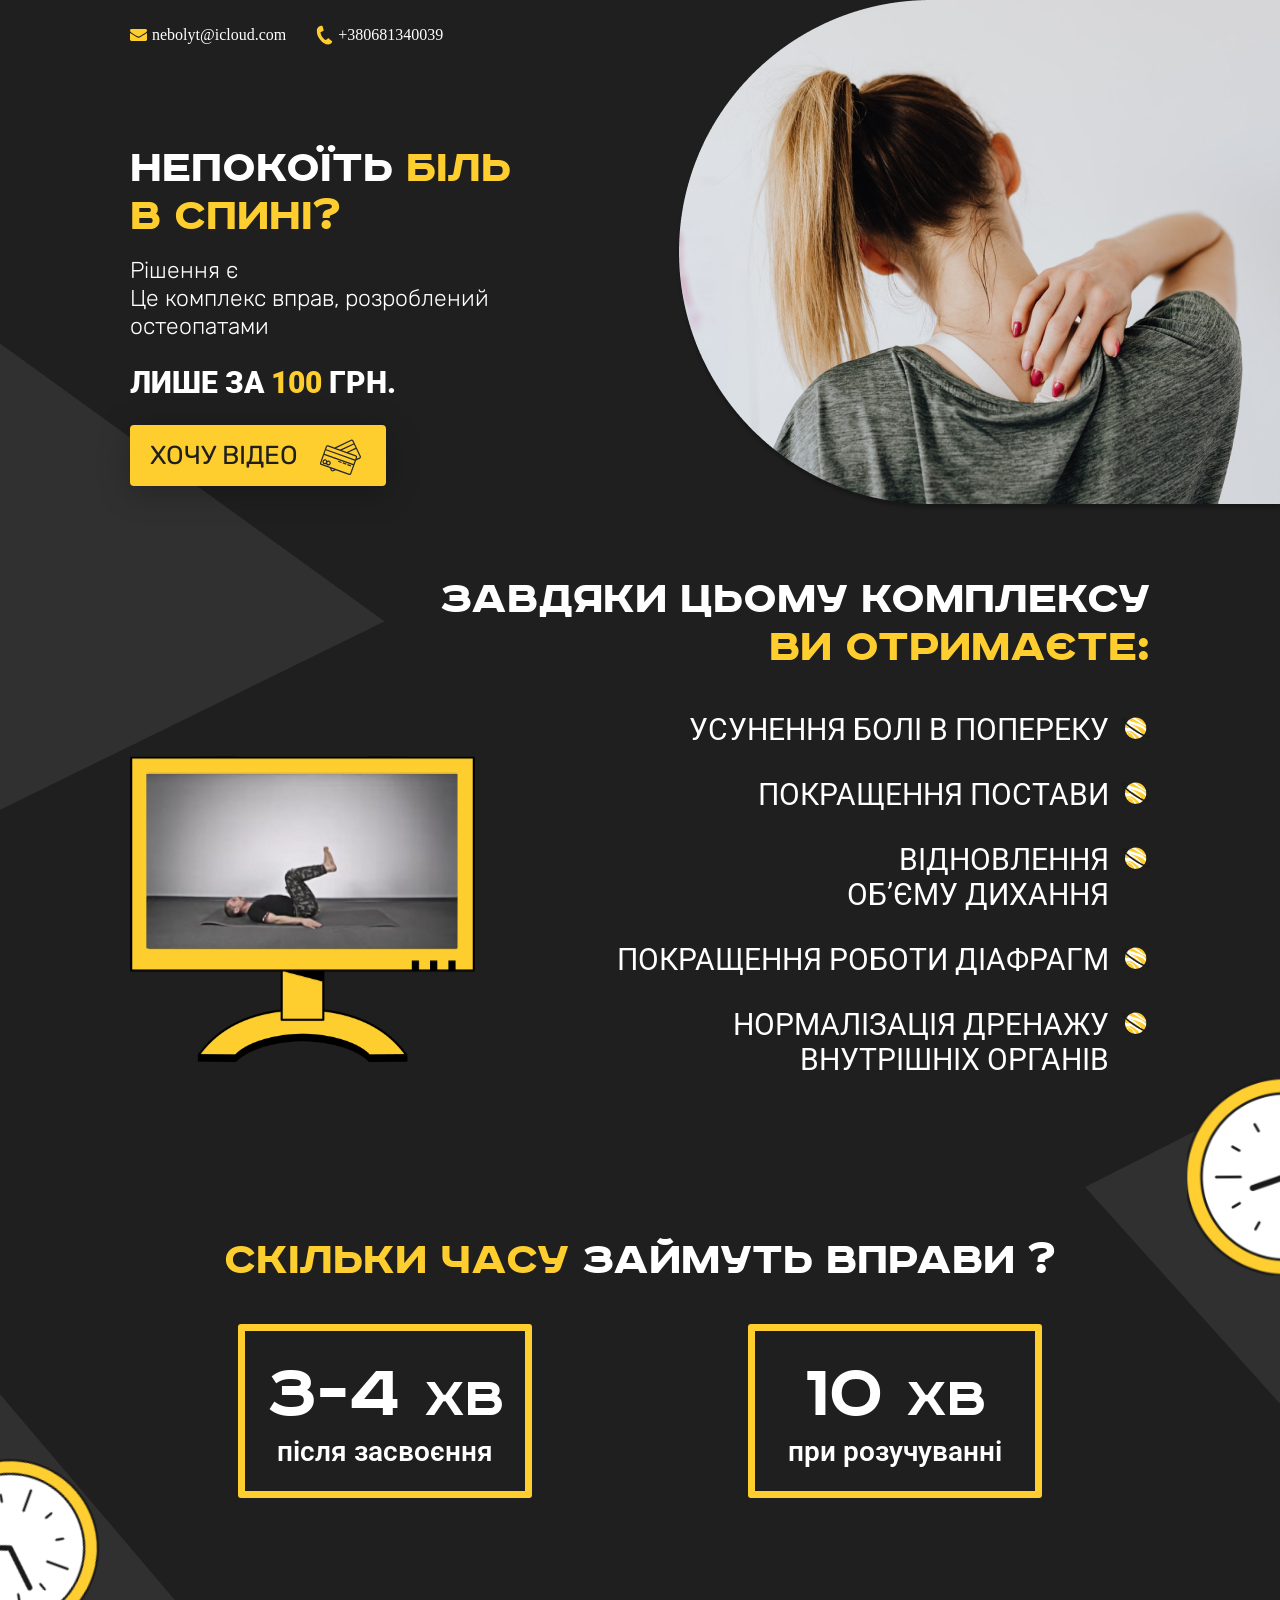
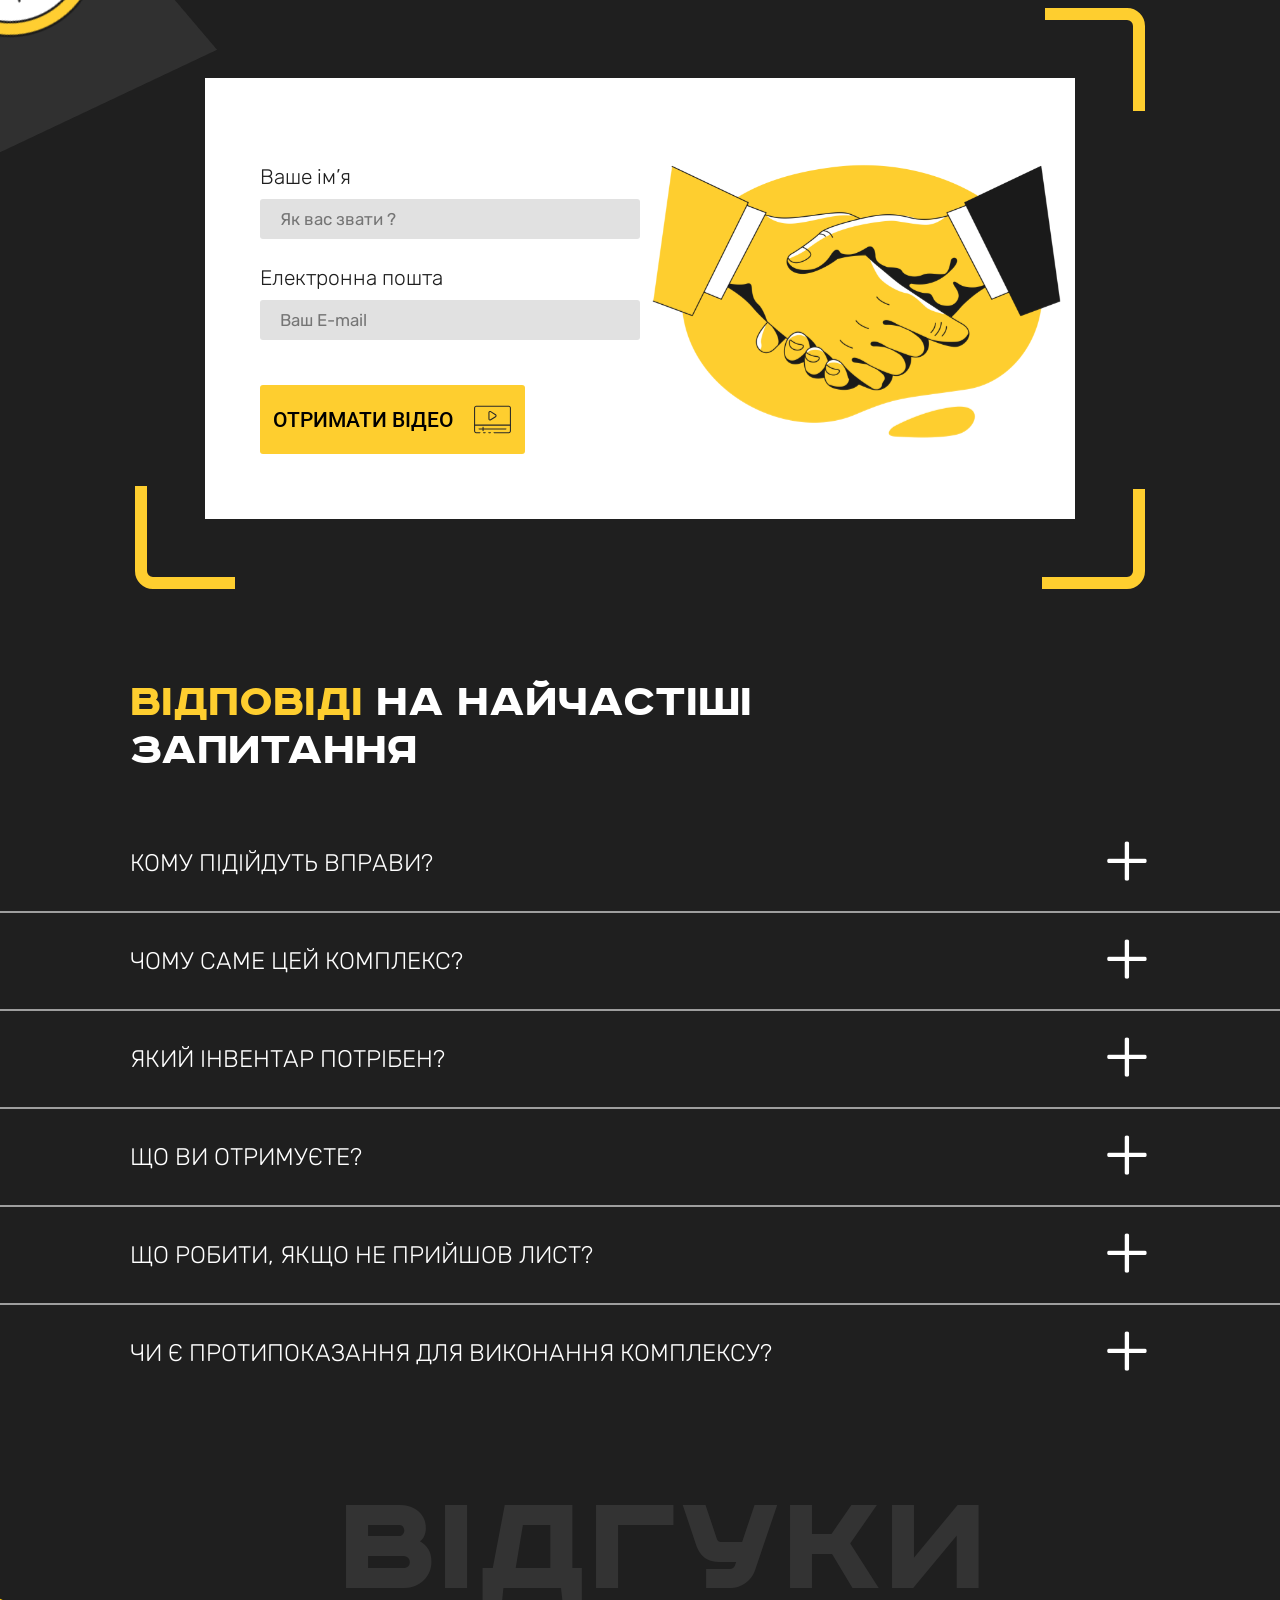
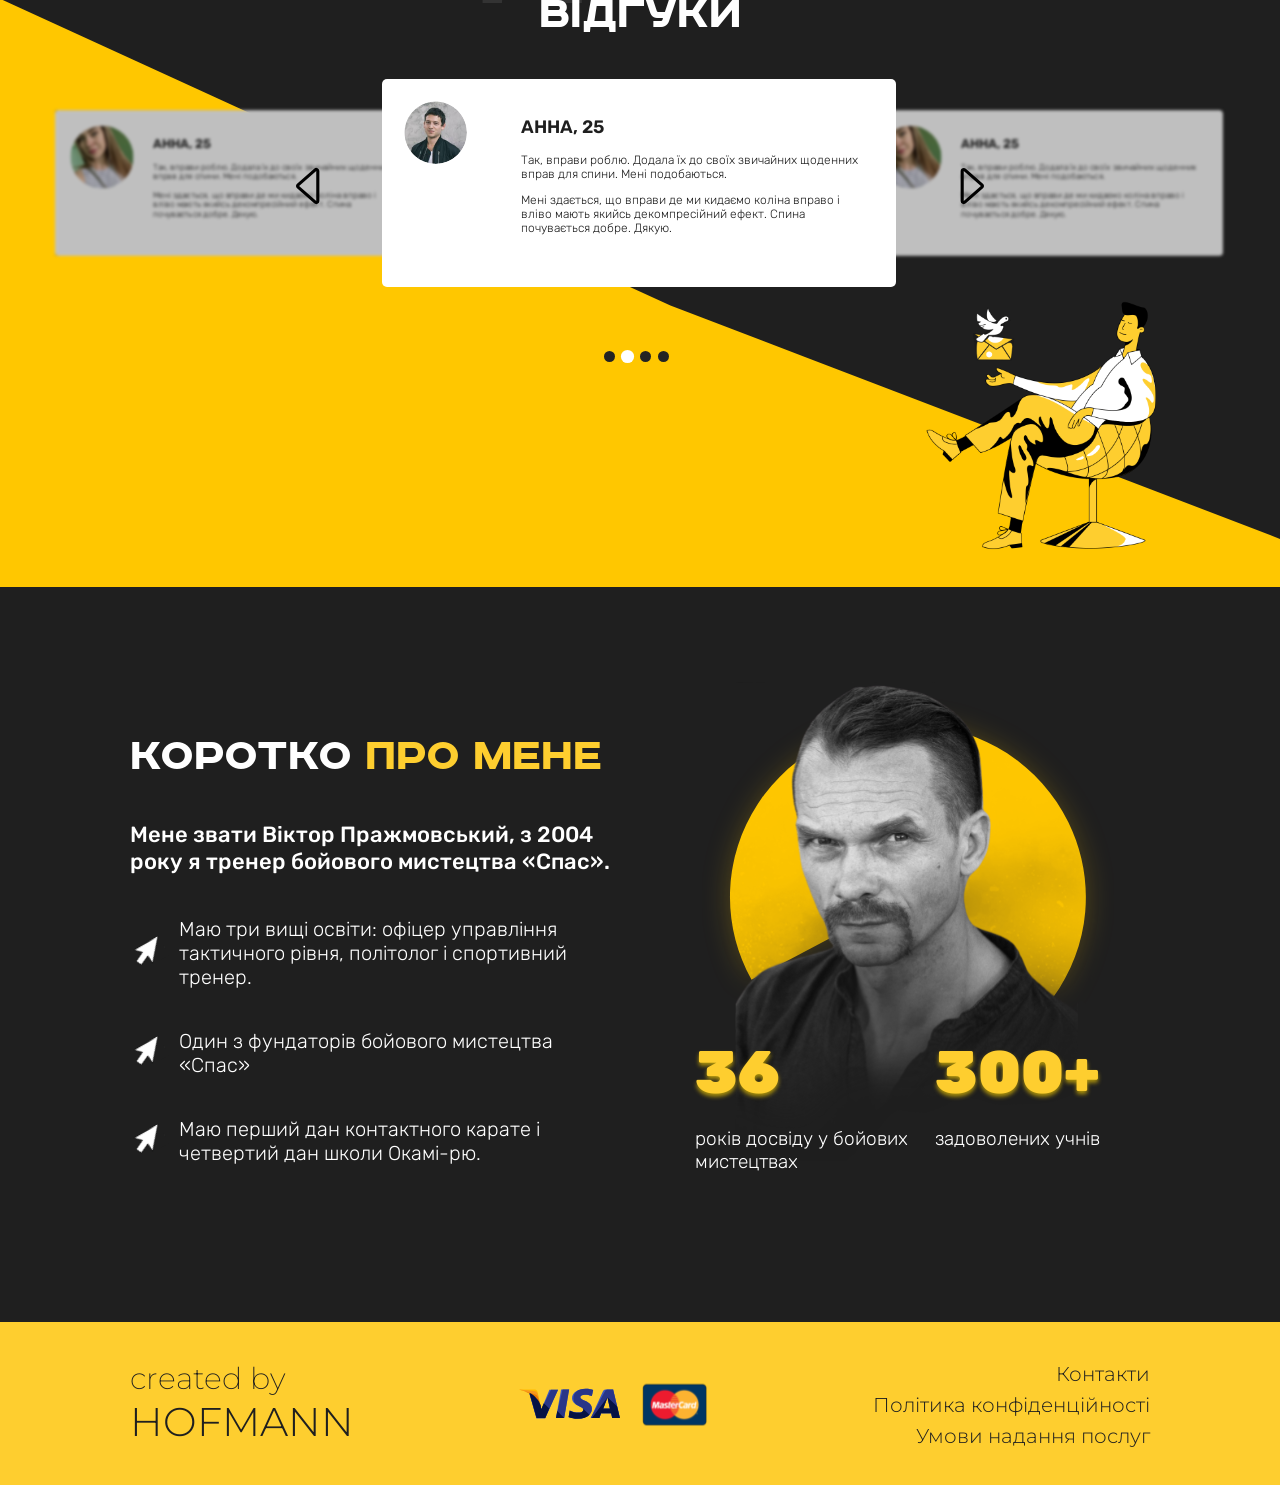
==== index.html @ ee0b5ef0 "a" ====
<!DOCTYPE html>
<html lang="en">
<head>
    <meta charset="UTF-8">
    <meta http-equiv="X-UA-Compatible" content="IE=edge">
    <meta name="viewport" content="width=device-width, initial-scale=1.0">
    <link rel="stylesheet" href="assets/css/style.css">
    <link rel="stylesheet" href="assets/css/media.css">
    <link rel="preconnect" href="https://fonts.gstatic.com">
    <link rel="preconnect" href="https://fonts.gstatic.com">
<link href="https://fonts.googleapis.com/css2?family=Montserrat:wght@200;300;400&display=swap" rel="stylesheet">
    <link href="https://fonts.googleapis.com/css2?family=Roboto:wght@400;500;700;900&family=Rubik:wght@300;400;600;700;800;900&display=swap" rel="stylesheet">
    <title>Программа для спины</title>
</head>
<body>
    <header>
       <div class="container">
        <nav>
            <ul>
                <li ><img src="assets/img/mail.svg" alt=""><a href="mailto:nebolyt@icloud.com">nebolyt@icloud.com</a></li>
                <li> <img src="assets/img/phone3.svg" alt=""><a href="tel:++380681340039">+380681340039</a></li>
            </ul>
        </nav>
    </div>
        <section class="header-info">
            <div class="container">
                <div class="wrapper">
                    <h1>Непокоїть <span class="text-yellow">біль в спині?</span></h1>
            <p>Рішення є<br>
                Це комплекс вправ, розроблений остеопатами
            </p>
            <h2>ЛИШЕ за <span class="text-yellow">100</span> грн.</h2>
            <a href="#main-form">
                <button>ХОЧУ ВІДЕО <img src="assets/img/credit.svg" alt=""></button>
            </a>
                </div>
            </div>
            <img id="triangle1" src="assets/img/triangle1.png" alt="">
        </section>
       
        <img class="header-img" src="assets/img/header-img.png" alt="">
    </header>
    <main>
        <section class="you-get">
            <div class="container">
                <h1>Завдяки цьому комплексу
                    <span class="text-yellow">ви отримаєте:</span></h1>
                <div class="wrapper">
                    <img src="assets/img/tv.svg" alt="">
                <div class="text-block">
                    <p>Усунення болі в попереку</p>
                    <p>Покращення постави</p>
                    <p>	Відновлення <br> об’єму дихання</p>
                    <p>Покращення  роботи діафрагм</p>
                    <p>Нормалізація дренажу <br> внутрішніх органів</p>
                </div>
                </div>
            </div>
        </section>
        <section class="exercise-time">
            <div class="container">
                <h1><span class="text-yellow">Скільки часу</span> займуть вправи ?</h1>
                <div class="wrapper">
                    <div class="text-block">
                        <h1>3-4 <span>хв</span></h1>
                        <p>після засвоєння</p>
                    </div>
                    <div class="text-block">
                        <h1>10 <span>хв</span></h1>
                        <p>при розучуванні</p>
                    </div>
                </div>
            </div>
            <div class="parallax-group1">
                <img id="clock1" src="assets/img/clock1.svg" alt="">
                <img id="triangle2" src="assets/img/triangle2.png" alt="">
            </div>
            <div class="parallax-group2">
                <img id="triangle3" src="assets/img/triangle3.png" alt="">
                <img id="clock2" src="assets/img/clock2.svg" alt="">
                
            </div>
        </section>
        <section  class="main-form">
            <div class="container">
               <div class="form-wrapper">
                <form id="main-form"  method="POST" action="https://www.liqpay.ua/api/3/checkout" accept-charset="utf-8">
                    <input type="hidden" name="data" value="InB1YmxpY19rZXkiOiJpNzMxMTI1MzcwMzAiLCJ2ZXJzaW9uIjoiMyIsImFjdGlvbiI6InBheSIsImFtb3VudCI6IjMiLCJjdXJyZW5jeSI6IlVBSCIsImRlc2NyaXB0aW9uIjoidGVzdCIsIm9yZGVyX2lkIjoiMDAwMDAxIn0="/>
<input type="hidden" name="signature" value="[base64]"/>
                    <div class="input-block">
                        <p>Ваше ім’я</p>
                        <input class="form-input" type="text" name="name" placeholder="Як вас звати ?">
                        <div class="error">* Це обов'язкове поле</div>
                    </div>
                    <div class="input-block">
                        <p>Електронна пошта</p>
                        <input class="form-input" type="email" name="email" placeholder="Ваш E-mail">
                        <div class="error">* Це обов'язкове поле</div>
                    </div>
                    <button type="submit">отримати відео <img src="assets/img/player.svg" alt=""></button>
                </form>
                <img id="left-btm-corner" src="assets/img/left-btm-corner.svg" alt="">
                <img id="right-btm-corner" src="assets/img/right-btm-corner.svg" alt="">
                <img id="right-top-corner" src="assets/img/right-top-corner.svg" alt="">
                <img class="form-img" src="assets/img/form-img.svg" alt="">
               </div>
            </div>
        </section>
        <section class="questions">
           
                <div class="container">
                    <h1><span class="text-yellow">Відповіді</span> на найчастіші <br> запитання</h1>
                </div>
                <div class="question">
                    <div class="container">
                        <div class="wrapper"><h3>Кому підійдуть вправи?</h3> <h1>+</h1></div>
                    <div class="answer">
                        <ul>
                            <li>Для тих, хто має сидячу роботу</li>
                            <li>Тим, хто багато часу проводить на ногах</li>
                            <li>Тим, чия робота пов’язана з фізичними навантаженнями</li>
                            <li>Будуть корисними навіть для спортсменів</li>
                        </ul>
                    </div>
                    </div>
                </div>
                <div class="question">
                    <div class="container">
                        <div class="wrapper"><h3>ЧОМУ САМЕ ЦЕЙ КОМПЛЕКС?</h3> <h1>+</h1></div>
                    <div class="answer">
                        
                            <p>У мене теж боліла спина. Доходило до того, що не міг нормально спати. Довелося звертатися до лікарів.
                                Один з них, остеопат, сказав приблизно наступне: ти можеш і далі тратити гроші на процедури, а можеш самостійно робити вправи і забути про болі в спині. 
                                Я обрав вправи. Чому? Бо він сам, маючи кілька міжхребцевих гриж, виконує їх щодня і почувається досить бадьоро. 
                                Ці вправи не є ліками. Але регулярне виконання створює оздоровчий ефект, що  усуває больові відчуття у попереку і дозволяє вільно дихати. 
                                З їх допомогою можна зняти напруження у поперековому та підвздошно-крижовому відділах. Також, напруження і хребцево-реберні блоки для відновлення об’єму дихання, роботи діафрагм та дренажу внутрішніх органів після тривалих статичних і динамічних навантажень.</p>
                        
                    </div>
                    </div>
                </div>
                <div class="question">
                    <div class="container">
                        <div class="wrapper"><h3>Який інвентар потрібен?</h3> <h1>+</h1></div>
                    <div class="answer">
                        <ul>
                            <li>М’яч для великого тенісу або пластикова пляшка з водою</li>
                                <li>Килимок для йоги, каремат, або не дуже товста ковдра</li>
                                <li>Вільна рівна поверхня</li>
                        </ul>                        
                    </div>
                    </div>
                </div>
                <div class="question">
                    <div class="container">
                        <div class="wrapper"><h3>ЩО ВИ ОТРИМУЄТЕ?</h3> <h1>+</h1></div>
                    <div class="answer">
                        <ul>
                                <li>Ви платите за доступ до відео на ютуб.</li>
                                <li>За кілька хвилин після оплати на вказану вами електронну пошту прийде лист з вкладеним у нього файлом формату pdf, у якому буде активне посилання на закрите відео у ютубі. Слідуєте інструкціям у листі і переходите за посиланням.</li>
                                <li>Якщо ви не знайдете листа у скриньці – перевірте спам</li>
                        </ul>                        
                    </div>
                    </div>
                </div>
                <div class="question">
                    <div class="container">
                        <div class="wrapper"><h3>ЩО РОБИТИ, ЯКЩО НЕ ПРИЙШОВ ЛИСТ?</h3> <h1>+</h1></div>
                    <div class="answer">
                        <p>Зверніться з проблемою за поштою <a href="mailto:nebolyt@icloud.com">nebolyt@icloud.com"</a></p>                       
                    </div>
                    </div>
                </div>
                <div class="question">
                    <div class="container">
                        <div class="wrapper"><h3>Чи є протипоказання для виконання комплексу?</h3> <h1>+</h1></div>
                    <div class="answer">
                        <p>Головним протипоказанням для виконання цих вправ є нещодавно перенесені хірургічні операції. В цьому випадку варто проконсультуватися з лікарем на предмет коли можна приступити до виконання вправ</a></p>                       
                    </div>
                    </div>
                </div>
                
        </section>
        <section class="comments">
            <div class="container">
                <div class="h1-wrapper">
                  
                    <h2>ВІДГУКИ</h2>
                    <h1>ВІДГУКИ</h1>
                  
            </div>
            </div>
            <div class="nav-btns">
                <div id="prev" class="prev">
                    <svg xmlns="http://www.w3.org/2000/svg" width="50" height="50" fill="currentColor" class="bi bi-caret-left" viewBox="0 0 16 16">
                        <path d="M10 12.796V3.204L4.519 8 10 12.796zm-.659.753l-5.48-4.796a1 1 0 0 1 0-1.506l5.48-4.796A1 1 0 0 1 11 3.204v9.592a1 1 0 0 1-1.659.753z"/>
                      </svg>
                </div>
                <div id="next" class="next">
                    <svg xmlns="http://www.w3.org/2000/svg" width="50" height="50" fill="currentColor" class="bi bi-caret-right" viewBox="0 0 16 16">
                        <path d="M6 12.796V3.204L11.481 8 6 12.796zm.659.753l5.48-4.796a1 1 0 0 0 0-1.506L6.66 2.451C6.011 1.885 5 2.345 5 3.204v9.592a1 1 0 0 0 1.659.753z"/>
                      </svg>
                </div>
            </div>
            <div class="comments-slider" data-pos="0">
                    <div class="comment">
                        <img src="assets/img/user1.png" alt="">
                        <div class="text-block">
                            <h2>Анна, 25</h2>
                            <p>
                                Так, вправи роблю. Додала їх до своїх звичайних щоденних вправ для спини. Мені подобаються. 
                            </p>
                            <p>Мені здається, що вправи де ми кидаємо коліна вправо і вліво мають якийсь декомпресійний ефект. Спина почувається добре. 
                                Дякую. </p>
                        </div>
                        <div class="over-wrapper"></div>
                    </div>
                    <div class="comment active">
                        <img src="assets/img/user2.png" alt="">
                        <div class="text-block">
                            <h2>Анна, 25</h2>
                            <p>
                                Так, вправи роблю. Додала їх до своїх звичайних щоденних вправ для спини. Мені подобаються. 
                            </p>
                            <p>Мені здається, що вправи де ми кидаємо коліна вправо і вліво мають якийсь декомпресійний ефект. Спина почувається добре. 
                                Дякую. </p>
                        </div>
                        <div class="over-wrapper"></div>
                    </div>
                    <div class="comment">
                        <img src="assets/img/user1.png" alt="">
                        <div class="text-block">
                            <h2>Анна, 25</h2>
                            <p>
                                Так, вправи роблю. Додала їх до своїх звичайних щоденних вправ для спини. Мені подобаються. 
                            </p>
                            <p>Мені здається, що вправи де ми кидаємо коліна вправо і вліво мають якийсь декомпресійний ефект. Спина почувається добре. 
                                Дякую. </p>
                        </div>
                        <div class="over-wrapper"></div>
                    </div>
                    <div class="comment">
                        <img src="assets/img/user2.png" alt="">
                        <div class="text-block">
                            <h2>Анна, 25</h2>
                            <p>
                                Так, вправи роблю. Додала їх до своїх звичайних щоденних вправ для спини. Мені подобаються. 
                            </p>
                            <p>Мені здається, що вправи де ми кидаємо коліна вправо і вліво мають якийсь декомпресійний ефект. Спина почувається добре. 
                                Дякую. </p>
                        </div>
                        <div class="over-wrapper"></div>
                    </div>
                    
            </div>
           <div class="dots">
               
           </div>
                
                
                <img class="comment-back" src="assets/img/comment-back.svg" alt="">
        
        </section>
        <section class="about">
            <div class="container">
               <div class="info">
                <h1>КОРОТКО <span class="text-yellow">ПРО МЕНЕ</span></h1>
                <h3>Мене звати Віктор Пражмовський, з 2004 року я тренер бойового мистецтва «Спас».</h3>

                <div class="text-block">
                   <img src="assets/img/cursor.svg" alt=""> <p>Маю три вищі освіти: офіцер управління тактичного рівня, політолог і спортивний тренер. </p>
                </div>
                <div class="text-block">
                    <img src="assets/img/cursor.svg" alt=""> <p>Один з фундаторів бойового мистецтва «Спас»</p>
                </div>
                <div class="text-block">
                    <img src="assets/img/cursor.svg" alt=""> <p>Маю перший дан контактного карате і четвертий дан школи Окамі-рю.</p>
                </div>
            </div>
                <div class="img-block">
                    <img class="owner" src="assets/img/owner.svg" alt="">
                    <div class="numbers">
                        <div class="num-block">
                            <h1>36</h1>
                            <p>років досвіду
                                у бойових мистецтвах </p>
                        </div>
                        <div class="num-block">
                            <h1>300+</h1>
                            <p>задоволених учнів </p>
                        </div>
                    </div>
                </div>
               
            </div>
        </section>
    </main>
    <footer>
        <div class="container">
            <div class="created-by">
                <p>created by </p>
                <h1>HOFMANN</h1>
            </div>
            <img src="assets/img/cards.svg" alt="">
            <div class="footer-nav">
                    <a href="#">Контакти</a>
                    <a href="#">Політика конфіденційності</a>
                    <a href="#">Умови надання послуг</a>
            </div>
        </div>
    </footer>
    <script
  src="https://code.jquery.com/jquery-3.5.1.min.js"
  integrity="sha256-9/aliU8dGd2tb6OSsuzixeV4y/faTqgFtohetphbbj0="
  crossorigin="anonymous"></script>
    <script src="assets/js/main.js"></script>
</body>
</html>
---- assets/css/style.css ----
@font-face {
  font-family: "RoadRadio";
  src: url("../fonts/RoadRadio/RoadRadio-Thin.ttf") format("truetype");
  font-style: normal;
  font-weight: 300;
}

@font-face {
  font-family: "RoadRadio";
  src: url("../fonts/RoadRadio/RoadRadio-Black.ttf") format("truetype");
  font-style: normal;
  font-weight: 900;
}

@font-face {
  font-family: "RoadRadio";
  src: url("../fonts/RoadRadio/RoadRadio-Bold.ttf") format("truetype");
  font-style: normal;
  font-weight: 700;
}

@font-face {
  font-family: "RoadRadio";
  src: url("../fonts/RoadRadio/RoadRadio.ttf") format("truetype");
  font-style: normal;
  font-weight: 400;
}

h1 {
  font-family: "RoadRadio";
  font-weight: 900;
  text-transform: uppercase;
  font-size: 48px;
}

h2 {
  font-family: "Roboto", sans-serif;
  font-size: 30px;
  font-weight: 900;
  text-transform: uppercase;
}

body {
  background-color: #1F1F1F;
  margin: 0;
  color: white;
}

ul {
  margin: 0;
  padding: 0;
}

ul li {
  list-style: none;
}

button {
  border: none;
  cursor: pointer;
  -webkit-transition: all 0.3s ease;
  transition: all 0.3s ease;
}

a {
  text-decoration: none;
  color: white;
}

.text-yellow {
  color: #FECE2F;
}

.header-img {
  position: absolute;
  top: 0;
  right: 0;
}

.container {
  max-width: 1020px;
  width: 80%;
  margin: auto;
}

header {
  margin-top: 25px;
}

header nav ul {
  display: -webkit-box;
  display: -ms-flexbox;
  display: flex;
  -webkit-box-align: center;
      -ms-flex-align: center;
          align-items: center;
}

header nav ul li {
  display: -webkit-box;
  display: -ms-flexbox;
  display: flex;
  -webkit-box-align: center;
      -ms-flex-align: center;
          align-items: center;
  margin-right: 30px;
}

header nav ul li img {
  margin-right: 5px;
}

header .header-info h1 {
  margin-bottom: 0px;
}

header .header-info .container .wrapper {
  margin-top: 100px;
  width: 405px;
  position: relative;
}

header .header-info p {
  font-family: "Rubik", sans-serif;
  font-size: 23px;
  font-weight: 300;
  margin: 15px 0;
}

header .header-info button {
  background-color: #FECE2F;
  color: #1F1F1F;
  text-transform: uppercase;
  font-size: 26px;
  font-family: "Rubik", sans-serif;
  display: -webkit-box;
  display: -ms-flexbox;
  display: flex;
  -webkit-box-align: center;
      -ms-flex-align: center;
          align-items: center;
  padding: 7px 20px;
  -webkit-box-shadow: 0px 5.87554px 32.3155px rgba(0, 0, 0, 0.25);
          box-shadow: 0px 5.87554px 32.3155px rgba(0, 0, 0, 0.25);
  border-radius: 4px;
}

header .header-info button img {
  margin-left: 20px;
}

header .header-info button:hover {
  background-color: #fac000;
}

header .header-info #triangle1 {
  position: absolute;
  left: 0;
  top: 300px;
  z-index: -1;
}

.you-get {
  margin-top: 90px;
}

.you-get h1 {
  width: 715px;
  text-align: end;
  margin-left: auto;
}

.you-get .wrapper {
  display: -webkit-box;
  display: -ms-flexbox;
  display: flex;
  -webkit-box-pack: justify;
      -ms-flex-pack: justify;
          justify-content: space-between;
}

.you-get .wrapper p {
  display: -webkit-box;
  display: -ms-flexbox;
  display: flex;
  -webkit-box-pack: end;
      -ms-flex-pack: end;
          justify-content: flex-end;
  text-align: end;
  font-family: "Roboto", sans-serif;
  font-size: 30px;
  text-transform: uppercase;
}

.you-get .wrapper p::after {
  margin-left: 13px;
  content: url("../img/planet.png");
}

.you-get .wrapper p:first-child {
  margin-top: 0px;
}

.exercise-time {
  position: relative;
  margin-top: 130px;
}

.exercise-time h1 {
  text-align: center;
}

.exercise-time .wrapper {
  display: -webkit-box;
  display: -ms-flexbox;
  display: flex;
  -ms-flex-pack: distribute;
      justify-content: space-around;
}

.exercise-time .wrapper .text-block {
  display: -webkit-box;
  display: -ms-flexbox;
  display: flex;
  -webkit-box-orient: vertical;
  -webkit-box-direction: normal;
      -ms-flex-direction: column;
          flex-direction: column;
  -webkit-box-align: center;
      -ms-flex-align: center;
          align-items: center;
  -webkit-box-pack: center;
      -ms-flex-pack: center;
          justify-content: center;
  text-align: center;
  width: 280px;
  height: 160px;
  border: 7px solid #FECE2F;
  border-radius: 3px;
  font-family: "Roboto", sans-serif;
}

.exercise-time .wrapper .text-block h1 {
  margin: 0;
  font-weight: 700;
  font-size: 80px;
}

.exercise-time .wrapper .text-block h1 span {
  font-size: 60px;
}

.exercise-time .wrapper .text-block p {
  margin: 0;
  font-weight: 600;
  font-size: 28px;
}

.exercise-time .parallax-group1 {
  width: -webkit-max-content;
  width: -moz-max-content;
  width: max-content;
  position: absolute;
  right: 0;
  top: -300px;
}

.exercise-time .parallax-group1 #clock1 {
  position: absolute;
  right: 0;
  top: 140px;
}

.exercise-time .parallax-group2 {
  width: -webkit-max-content;
  width: -moz-max-content;
  width: max-content;
  position: absolute;
  left: 0;
  bottom: -400px;
}

.exercise-time .parallax-group2 #clock2 {
  position: absolute;
  left: 0;
  top: 40px;
}

.main-form {
  margin-top: 180px;
}

.main-form .form-wrapper {
  position: relative;
  margin: auto;
  width: 760px;
  background-color: white;
  color: #1F1F1F;
  display: -webkit-box;
  display: -ms-flexbox;
  display: flex;
  -webkit-box-align: center;
      -ms-flex-align: center;
          align-items: center;
  padding: 65px 55px;
}

.main-form .form-wrapper form {
  -webkit-box-align: start;
      -ms-flex-align: start;
          align-items: flex-start;
  display: -webkit-box;
  display: -ms-flexbox;
  display: flex;
  -webkit-box-orient: vertical;
  -webkit-box-direction: normal;
      -ms-flex-direction: column;
          flex-direction: column;
}

.main-form .form-wrapper form p {
  margin-bottom: 10px;
  font-size: 21px;
  font-weight: 300;
  font-family: "Rubik", sans-serif;
}

.main-form .form-wrapper form input {
  width: 340px;
  background: #E1E1E1;
  border-radius: 3px;
  font-size: 17px;
  font-family: "Rubik", sans-serif;
  padding: 10px 20px;
  border: none;
}

.main-form .form-wrapper form button {
  margin-top: 40px;
  font-weight: 500;
  font-size: 21px;
  font-family: "Roboto", sans-serif;
  text-transform: uppercase;
  border-radius: 3px;
  padding: 15px 13px;
  -webkit-box-pack: center;
      -ms-flex-pack: center;
          justify-content: center;
  display: -webkit-box;
  display: -ms-flexbox;
  display: flex;
  -webkit-box-align: center;
      -ms-flex-align: center;
          align-items: center;
  background-color: #FECE2F;
}

.main-form .form-wrapper form button img {
  margin-left: 20px;
}

.main-form .form-wrapper form button:hover {
  background-color: #fac000;
}

.main-form .form-wrapper #left-btm-corner {
  position: absolute;
  left: -70px;
  bottom: -70px;
}

.main-form .form-wrapper #right-btm-corner {
  position: absolute;
  right: -70px;
  bottom: -70px;
}

.main-form .form-wrapper #right-top-corner {
  position: absolute;
  right: -70px;
  top: -70px;
}

.questions {
  margin-top: 160px;
}

.questions h1 {
  text-align: start;
}

.questions .question {
  border-bottom: 2px solid rgba(255, 255, 255, 0.57);
}

.questions .question .wrapper {
  cursor: pointer;
  display: -webkit-box;
  display: -ms-flexbox;
  display: flex;
  -webkit-box-pack: justify;
      -ms-flex-pack: justify;
          justify-content: space-between;
  -webkit-box-align: center;
      -ms-flex-align: center;
          align-items: center;
}

.questions .question .wrapper h3 {
  text-transform: uppercase;
  font-size: 24px;
  font-family: "Rubik", sans-serif;
  font-weight: 300;
  margin: 0;
}

.questions .question .wrapper h1 {
  margin-top: 0px;
  margin-bottom: 10px;
  font-family: "Rubik", sans-serif;
  font-weight: 300;
  font-size: 73px;
}

.questions .question .answer {
  -webkit-transition: all 0.3s ease;
  transition: all 0.3s ease;
  overflow-y: hidden;
}

.questions .question .answer p, .questions .question .answer li {
  font-family: "Rubik", sans-serif;
  font-size: 18px;
  font-weight: 300;
}

.questions .question .answer li {
  margin-bottom: 10px;
  margin-left: 20px;
  display: -webkit-box;
  display: -ms-flexbox;
  display: flex;
  -webkit-box-align: center;
      -ms-flex-align: center;
          align-items: center;
  position: relative;
}

.questions .question .answer li::before {
  position: absolute;
  left: -20px;
  content: "";
  width: 10px;
  height: 10px;
  border-radius: 50%;
  background-color: white;
}

.questions .question .answer p, .questions .question .answer ul {
  width: 80%;
  margin-bottom: 20px;
}

.questions .question:last-child {
  border-bottom: none;
}

main {
  overflow: hidden;
}

.comments {
  position: relative;
  margin-top: 150px;
}

.comments .nav-btns {
  width: 100%;
  top: 200px;
  position: absolute;
  -webkit-box-pack: justify;
      -ms-flex-pack: justify;
          justify-content: space-between;
  display: -webkit-box;
  display: -ms-flexbox;
  display: flex;
}

.comments .nav-btns .prev, .comments .nav-btns .next {
  padding: 10px 20px;
  color: black;
  cursor: pointer;
  z-index: 100;
}

.comments .nav-btns .prev {
  margin-left: calc((100vw - 750px)/2);
}

.comments .nav-btns .next {
  margin-right: calc((100vw - 750px)/2);
}

.comments .container {
  display: -webkit-box;
  display: -ms-flexbox;
  display: flex;
  -webkit-box-orient: vertical;
  -webkit-box-direction: normal;
      -ms-flex-direction: column;
          flex-direction: column;
  -webkit-box-align: center;
      -ms-flex-align: center;
          align-items: center;
}

.comments .h1-wrapper {
  position: relative;
  margin: auto;
}

.comments .h1-wrapper h1, .comments .h1-wrapper h2 {
  text-align: center;
}

.comments .h1-wrapper h2 {
  position: absolute;
  left: -200px;
  top: -200px;
  line-height: 150px;
  letter-spacing: 0.015em;
  color: rgba(255, 255, 255, 0.09);
  font-size: 150px;
  font-family: "RoadRadio";
  font-weight: 900;
}

.comments .comment-back {
  position: absolute;
  z-index: -1;
  bottom: 100px;
  left: -50px;
}

.comments .comments-slider {
  -webkit-transform: translateX(0);
          transform: translateX(0);
  -webkit-transition: all 0.3s ease;
  transition: all 0.3s ease;
  padding-bottom: 400px;
  display: -webkit-box;
  display: -ms-flexbox;
  display: flex;
  width: -webkit-max-content;
  width: -moz-max-content;
  width: max-content;
  margin: auto;
  position: relative;
  left: calc((-1665px + 100vw)/2);
}

.comments .comments-slider .comment {
  -webkit-filter: blur(2px);
          filter: blur(2px);
  -webkit-transform: scale(0.7);
          transform: scale(0.7);
  position: relative;
  margin: 0 20px;
  -webkit-box-pack: justify;
      -ms-flex-pack: justify;
          justify-content: space-between;
  width: 470px;
  background-color: white;
  padding: 22px;
  border-radius: 5px;
  color: #1F1F1F;
  display: -webkit-box;
  display: -ms-flexbox;
  display: flex;
  -webkit-box-align: start;
      -ms-flex-align: start;
          align-items: flex-start;
  padding-bottom: 40px;
  -webkit-transition: all 0.3s ease;
  transition: all 0.3s ease;
}

.comments .comments-slider .comment .text-block {
  width: 75%;
}

.comments .comments-slider .comment img {
  border-radius: 50%;
}

.comments .comments-slider .comment h2 {
  font-size: 18px;
  font-family: "Rubik", sans-serif;
  font-weight: 600;
}

.comments .comments-slider .comment p {
  font-size: 12px;
  font-weight: 300;
  font-family: "Rubik", sans-serif;
}

.comments .comments-slider .comment .over-wrapper {
  top: 0;
  left: 0;
  position: absolute;
  width: 100%;
  height: 100%;
  background-color: rgba(0, 0, 0, 0.25);
}

.comments .comments-slider .comment.active {
  -webkit-filter: none;
          filter: none;
  -webkit-transform: scale(1);
          transform: scale(1);
}

.comments .comments-slider .comment.active .over-wrapper {
  background-color: rgba(0, 0, 0, 0);
}

.about {
  padding-bottom: 130px;
}

.about .container {
  position: relative;
  -webkit-box-pack: justify;
      -ms-flex-pack: justify;
          justify-content: space-between;
  display: -webkit-box;
  display: -ms-flexbox;
  display: flex;
  -webkit-box-align: center;
      -ms-flex-align: center;
          align-items: center;
}

.about .container .owner {
  position: absolute;
  right: -100px;
  z-index: -1;
  top: -100px;
}

.about .container .img-block {
  display: -webkit-box;
  display: -ms-flexbox;
  display: flex;
  -webkit-box-orient: vertical;
  -webkit-box-direction: normal;
      -ms-flex-direction: column;
          flex-direction: column;
}

.about .container .img-block .numbers {
  margin-right: 50px;
  margin-top: 300px;
  display: -webkit-box;
  display: -ms-flexbox;
  display: flex;
}

.about .container .img-block .numbers .num-block {
  max-width: 240px;
}

.about .container .img-block .numbers h1 {
  color: #FECE2F;
  text-shadow: 0px 2.81421px 4.22132px rgba(255, 214, 0, 0.63);
  font-size: 60px;
  font-family: "Rubik", sans-serif;
  margin-bottom: 0px;
}

.about .container .img-block .numbers p {
  font-size: 19px;
  font-weight: 300;
  font-family: "Rubik", sans-serif;
}

.about .container .info {
  max-width: 480px;
}

.about .container .info h3 {
  font-size: 22px;
  font-weight: 500;
  font-family: "Rubik", sans-serif;
}

.about .container .info .text-block {
  display: -webkit-box;
  display: -ms-flexbox;
  display: flex;
}

.about .container .info .text-block img {
  margin-right: 10px;
}

.about .container .info p {
  font-family: "Rubik", sans-serif;
  font-size: 20px;
  font-weight: 300;
}

footer {
  color: #1F1F1F;
  background-color: #FECE2F;
}

footer .container {
  display: -webkit-box;
  display: -ms-flexbox;
  display: flex;
  -webkit-box-pack: justify;
      -ms-flex-pack: justify;
          justify-content: space-between;
  -webkit-box-align: center;
      -ms-flex-align: center;
          align-items: center;
}

footer .container .created-by p, footer .container .created-by h1 {
  margin: 0;
}

footer .container .created-by p {
  font-weight: 200;
  font-family: 'Montserrat', sans-serif;
  font-size: 30px;
}

footer .container .created-by h1 {
  font-size: 40px;
  font-weight: 300;
  font-family: 'Montserrat', sans-serif;
}

footer .container .footer-nav {
  padding: 40px 0 30px 0;
  display: -webkit-box;
  display: -ms-flexbox;
  display: flex;
  -webkit-box-orient: vertical;
  -webkit-box-direction: normal;
      -ms-flex-direction: column;
          flex-direction: column;
  text-align: end;
}

footer .container .footer-nav a {
  font-family: 'Montserrat', sans-serif;
  font-weight: 300;
  color: #1F1F1F;
  font-size: 20px;
  margin-bottom: 7px;
  -webkit-transition: all 0.3s ease;
  transition: all 0.3s ease;
}

footer .container .footer-nav a:hover {
  text-decoration: underline;
}

.dots {
  left: 0;
  right: 0;
  position: absolute;
  top: 400px;
  -webkit-box-pack: center;
      -ms-flex-pack: center;
          justify-content: center;
  display: -webkit-box;
  display: -ms-flexbox;
  display: flex;
}

.dots .dot {
  -webkit-transition: all 0.3s ease;
  transition: all 0.3s ease;
  margin-right: 7px;
  width: 11px;
  height: 11px;
  background-color: #232323;
  border-radius: 50%;
}

.input-block .error {
  color: red;
  font-family: "Rubik", sans-serif;
  font-size: 16px;
  margin-top: 5px;
  height: 0px;
  overflow: hidden;
  -webkit-transition: all 0.3s ease;
  transition: all 0.3s ease;
}
/*# sourceMappingURL=style.css.map */
---- assets/css/media.css ----
@media (max-width: 1100px) {
  .comments .comment-back {
    left: auto;
    right: -200px;
  }
  .about .container .info {
    width: 50%;
  }
  .about .container .img-block {
    margin-left: 50px;
  }
  .about .container .owner {
    width: 680px;
    right: -80px;
    top: 0px;
  }
  .header-img {
    z-index: -1;
    opacity: 0.2;
  }
  .main-form .form-wrapper {
    padding: 30px 30px;
    width: 90%;
  }
  .main-form .form-wrapper form {
    width: 50%;
  }
  .main-form .form-wrapper form input {
    width: 80%;
  }
  .main-form .form-wrapper .form-img {
    width: 50%;
  }
}

@media (max-width: 876px) {
  footer img {
    margin: 0 30px;
  }
  .you-get h1 {
    width: 100%;
    text-align: center;
  }
  .you-get img {
    width: 30%;
  }
  .about {
    padding-bottom: 0px;
  }
  .about .container {
    -webkit-box-orient: vertical;
    -webkit-box-direction: normal;
        -ms-flex-direction: column;
            flex-direction: column;
  }
  .about .container .info {
    width: 100%;
    max-width: 100%;
  }
  .about .container .owner {
    min-width: 500px;
    position: initial;
  }
  .about .container .img-block {
    height: 650px;
    margin-left: 0px;
  }
  .about .container .img-block .owner {
    width: 100%;
  }
  .about .container .img-block .numbers {
    position: relative;
    bottom: 200px;
    margin-right: 0px;
    -ms-flex-pack: distribute;
        justify-content: space-around;
    margin-top: 0px;
  }
  .about .container .img-block .numbers .num-block {
    text-align: center;
  }
}

@media (max-width: 768px) {
  .dots {
    top: 450px;
  }
  .dots .dot {
    background-color: white;
  }
  .comments .comment-back {
    bottom: 0px;
  }
  .comments .nav-btns {
    top: 230px;
  }
  .comments .comments-slider .comment .text-block {
    padding: 0 30px;
  }
  .comments .nav-btns .prev {
    margin-left: calc((100vw - 400px)/2);
  }
  .comments .nav-btns .next {
    margin-right: calc((100vw - 400px)/2);
  }
  .comments .comments-slider {
    left: calc((-1215px + 100vw)/2);
  }
  .comments .comments-slider .comment {
    width: 320px;
  }
  .exercise-time .wrapper .text-block {
    width: 240px;
    height: 140px;
  }
  .exercise-time .wrapper .text-block h1 {
    font-size: 60px;
  }
  .exercise-time .wrapper .text-block h1 span {
    font-size: 40px;
  }
  .exercise-time .wrapper .text-block p {
    font-size: 24px;
  }
  .questions .question .answer p, .questions .question .answer li {
    font-size: 16px;
  }
  .questions .question .wrapper h3 {
    font-size: 20px;
  }
  .questions .question .wrapper h1 {
    font-size: 50px;
  }
  .questions .question .answer p, .questions .question .answer ul {
    width: 100%;
  }
  header .header-info #triangle1 {
    width: 50%;
    top: 800px;
  }
  .main-form .form-wrapper #left-btm-corner, .main-form .form-wrapper #right-btm-corner, .main-form .form-wrapper #right-top-corner {
    display: none;
  }
  .exercise-time .wrapper {
    -webkit-box-orient: vertical;
    -webkit-box-direction: normal;
        -ms-flex-direction: column;
            flex-direction: column;
    -webkit-box-align: center;
        -ms-flex-align: center;
            align-items: center;
  }
  .exercise-time .wrapper .text-block:first-child {
    margin-bottom: 50px;
  }
  .you-get .wrapper {
    -webkit-box-orient: vertical;
    -webkit-box-direction: normal;
        -ms-flex-direction: column;
            flex-direction: column;
  }
  .you-get .wrapper p {
    text-align: start;
    -webkit-box-pack: start;
        -ms-flex-pack: start;
            justify-content: flex-start;
  }
  .you-get .wrapper p::after {
    display: none;
  }
  .you-get .wrapper p::before {
    margin-right: 13px;
    content: url(../img/planet.png);
  }
  .you-get img {
    margin: auto;
    margin-bottom: 50px;
  }
  footer {
    padding: 30px 0;
  }
  footer .container {
    -webkit-box-orient: vertical;
    -webkit-box-direction: reverse;
        -ms-flex-direction: column-reverse;
            flex-direction: column-reverse;
    -webkit-box-align: start;
        -ms-flex-align: start;
            align-items: flex-start;
  }
  footer .container img {
    margin: 30px 0;
  }
  footer .container .footer-nav {
    text-align: start;
    padding: 0px;
  }
}

@media (max-width: 576px) {
  header .header-info #triangle1 {
    top: 120vh;
  }
  header .header-info .container .wrapper {
    margin-top: 50%;
  }
  .header-img {
    height: 100vh;
  }
  header {
    height: 100vh;
  }
  .comments .h1-wrapper h2 {
    font-size: 80px;
    top: -110px;
    left: -70px;
  }
  .about .container .img-block {
    height: 450px;
  }
  .about .container .img-block .numbers {
    left: -30px;
    width: 350px;
    position: relative;
    bottom: 250px;
    margin: auto;
  }
  .about .container .img-block .numbers h1 {
    font-size: 40px;
  }
  .about .container .img-block .numbers p {
    font-size: 16px;
  }
  .about .container .owner {
    position: relative;
    right: 30px;
    top: -50px;
  }
  .main-form {
    margin-top: 250px;
  }
  .exercise-time .parallax-group2 {
    bottom: -500px;
  }
  .you-get img {
    width: 50%;
  }
  .you-get {
    margin-top: 0px;
  }
  header .header-info .container .wrapper {
    width: 100%;
  }
  .main-form .form-wrapper {
    width: 85%;
    -webkit-box-orient: vertical;
    -webkit-box-direction: normal;
        -ms-flex-direction: column;
            flex-direction: column;
  }
  .main-form .form-wrapper form {
    width: 100%;
    margin-bottom: 50px;
  }
  .main-form .form-wrapper form input {
    width: 90%;
  }
  .main-form .form-wrapper form button {
    width: 100%;
  }
}
/*# sourceMappingURL=media.css.map */
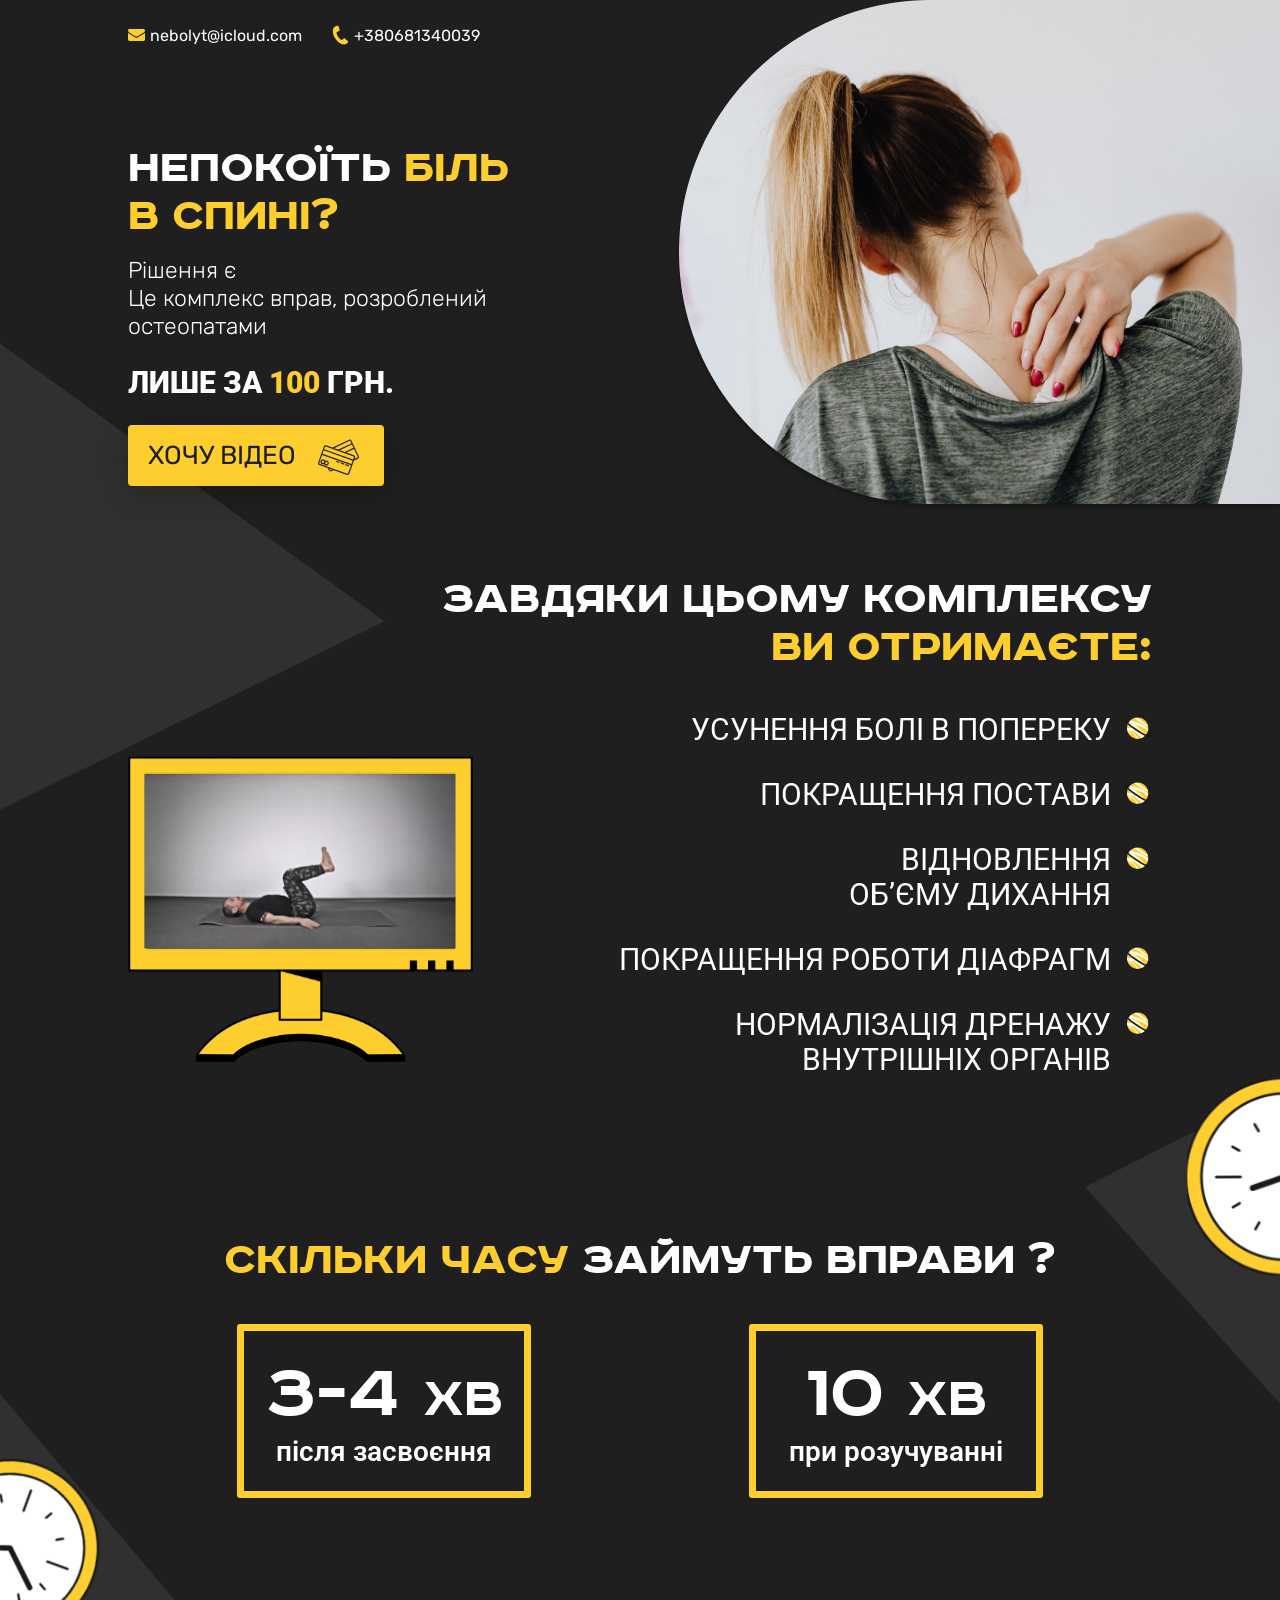
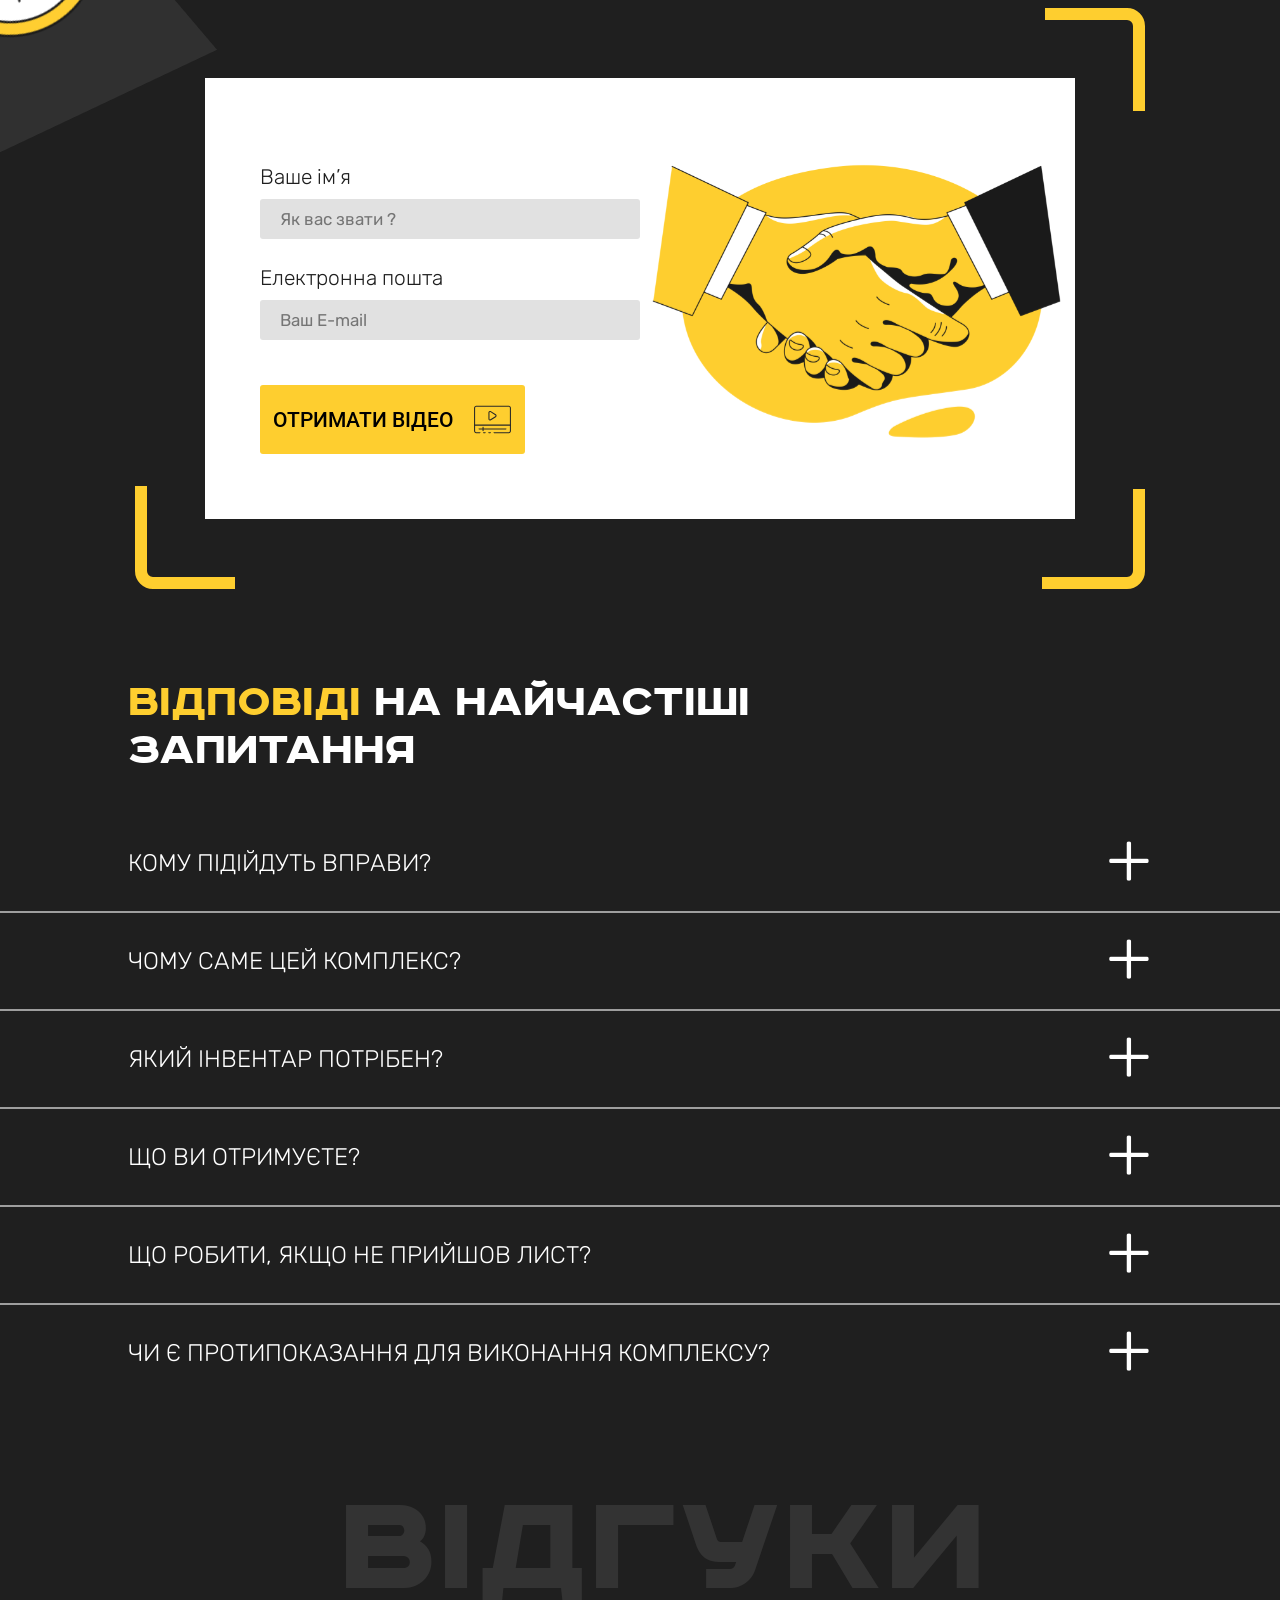
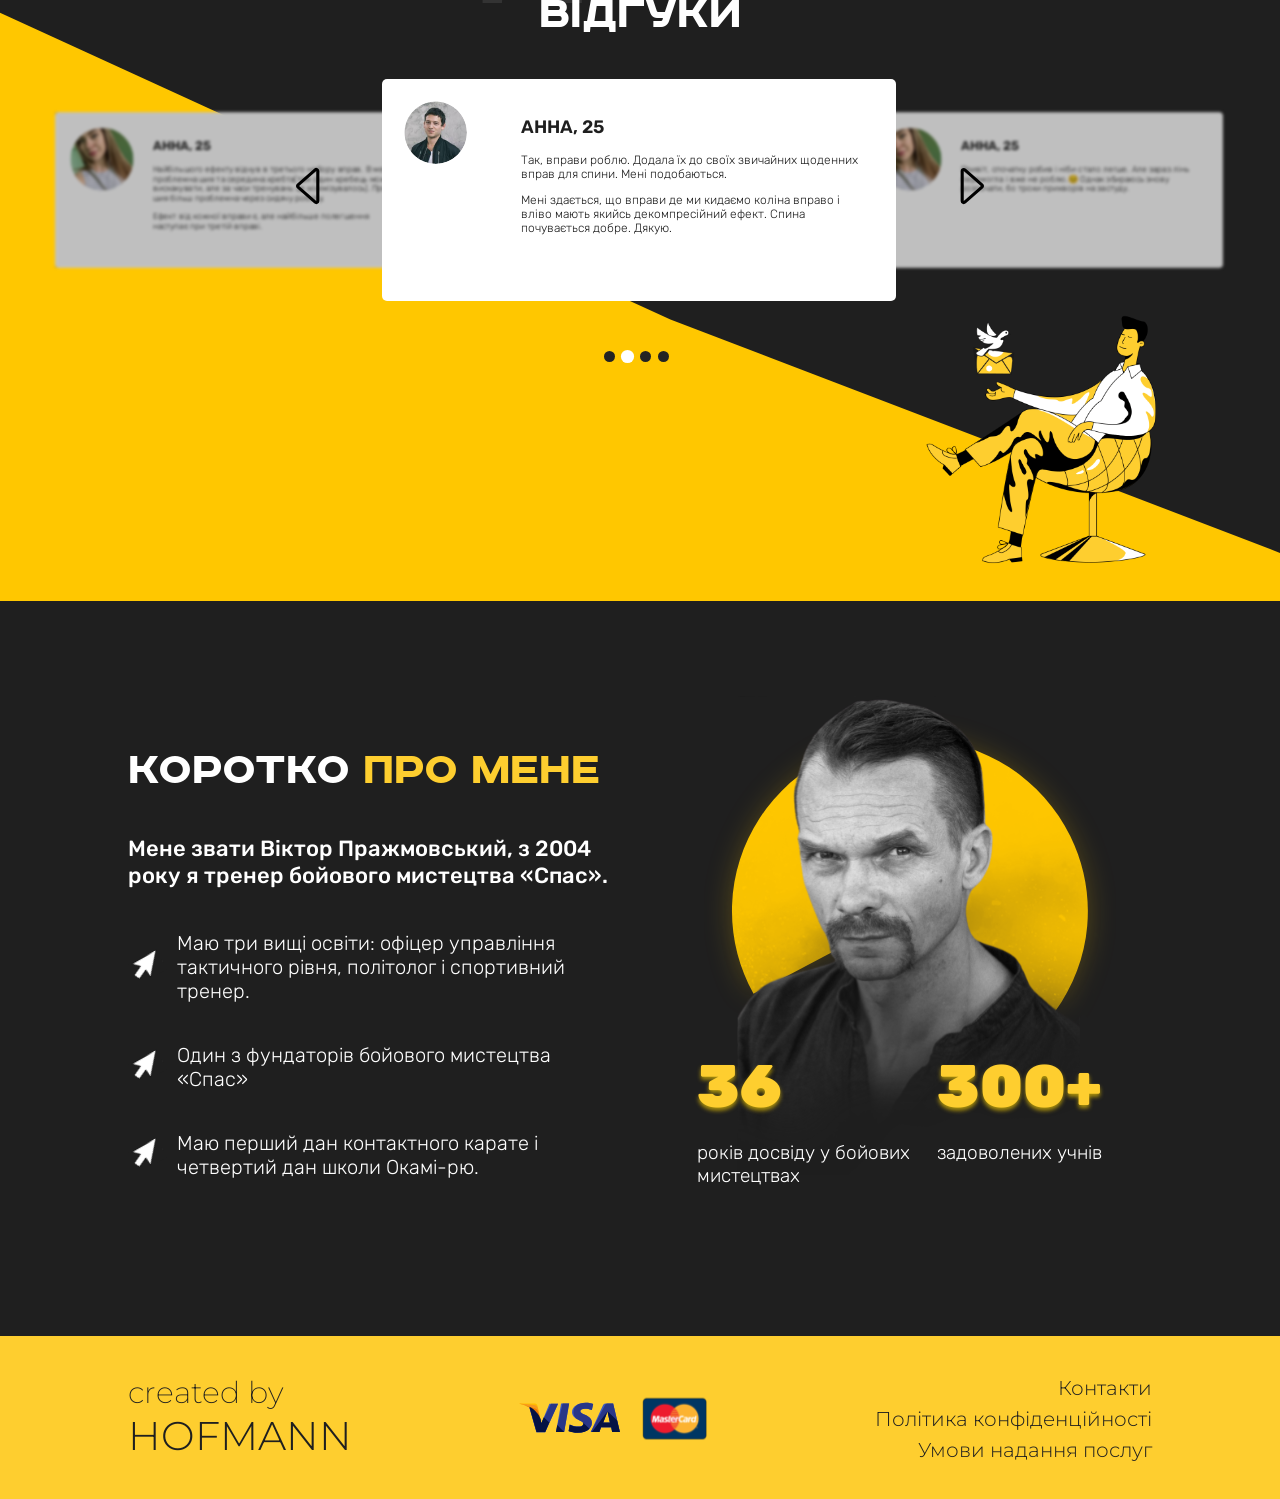
==== commit 8b120664: "d" ====
--- a/index.html
+++ b/index.html
@@ -84,9 +84,9 @@
         <section  class="main-form">
             <div class="container">
                <div class="form-wrapper">
-                <form id="main-form"  method="POST" action="https://www.liqpay.ua/api/3/checkout" accept-charset="utf-8">
-                    <input type="hidden" name="data" value="InB1YmxpY19rZXkiOiJpNzMxMTI1MzcwMzAiLCJ2ZXJzaW9uIjoiMyIsImFjdGlvbiI6InBheSIsImFtb3VudCI6IjMiLCJjdXJyZW5jeSI6IlVBSCIsImRlc2NyaXB0aW9uIjoidGVzdCIsIm9yZGVyX2lkIjoiMDAwMDAxIn0="/>
-<input type="hidden" name="signature" value="[base64]"/>
+                <form data-propose="false" id="main-form"  method="POST" action="https://www.liqpay.ua/api/3/checkout" accept-charset="utf-8">
+                    <input type="hidden" name="data" value="eyJwdWJsaWNfa2V5IjoiaTczMTEyNTM3MDMwIiwidmVyc2lvbiI6IjMiLCJhY3Rpb24iOiJwYXkiLCJhbW91bnQiOiIzIiwiY3VycmVuY3kiOiJVQUgiLCJkZXNjcmlwdGlvbiI6InRlc3QiLCJvcmRlcl9pZCI6IjAwMDAwMSJ9"/>
+            <input type="hidden" name="signature" value="GrQ5aZa9f6o4tl0RSZegLDyVTIA="/>
                     <div class="input-block">
                         <p>Ваше ім’я</p>
                         <input class="form-input" type="text" name="name" placeholder="Як вас звати ?">
@@ -97,13 +97,39 @@
                         <input class="form-input" type="email" name="email" placeholder="Ваш E-mail">
                         <div class="error">* Це обов'язкове поле</div>
                     </div>
-                    <button type="submit">отримати відео <img src="assets/img/player.svg" alt=""></button>
+                    <button >отримати відео <img src="assets/img/player.svg" alt=""></button>
                 </form>
                 <img id="left-btm-corner" src="assets/img/left-btm-corner.svg" alt="">
                 <img id="right-btm-corner" src="assets/img/right-btm-corner.svg" alt="">
                 <img id="right-top-corner" src="assets/img/right-top-corner.svg" alt="">
                 <img class="form-img" src="assets/img/form-img.svg" alt="">
                </div>
+            </div>
+            <div class="special-propose_wrapper">
+                <div class="special-propose">
+                    <h1>Спеціальна пропозиція</h1>
+                    <hr>
+                    <div class="proposition">
+                        <div class="text-block">
+                            <h2>КОМПЛЕКС ОЗДОРОВЧОЇ ГІМНАСТИКИ “9 СИЛ”</h2>
+                            <p>200 <span>ГРН</span></p>
+                        </div>
+                        <h1>+</h1>
+                    </div>
+                    <hr>
+                    <div class="info">
+                        <h2>Відео з вправами для спини</h2>
+                        <h2>Програми тренувань для зміцнення:</h2>
+                        <p>Серцево-судинної
+                            Лімфатична система
+                            Харчовий тракт
+                            Ендокринна система
+                            Дихальна система
+                            </p>
+                    </div>
+                    <img src="assets/img/gift.svg" alt="">
+                    <button>Ні, дякую</button>
+                </div>
             </div>
         </section>
         <section class="questions">
@@ -207,10 +233,10 @@
                         <div class="text-block">
                             <h2>Анна, 25</h2>
                             <p>
-                                Так, вправи роблю. Додала їх до своїх звичайних щоденних вправ для спини. Мені подобаються. 
-                            </p>
-                            <p>Мені здається, що вправи де ми кидаємо коліна вправо і вліво мають якийсь декомпресійний ефект. Спина почувається добре. 
-                                Дякую. </p>
+Найбільшого ефекту відчув в третього набору вправ. В мене проблемна шия та середина хребта(там один хребець може вискакувати, але за часи тренувань це мінімізувалось). Проте шия більш проблемна через сидячу роботу.  
+                            </p>
+                            <p>Ефект від кожної вправи є, але найбільше полегшення наступає при третій вправі. 
+                            </p>
                         </div>
                         <div class="over-wrapper"></div>
                     </div>
@@ -231,10 +257,11 @@
                         <div class="text-block">
                             <h2>Анна, 25</h2>
                             <p>
-                                Так, вправи роблю. Додала їх до своїх звичайних щоденних вправ для спини. Мені подобаються. 
-                            </p>
-                            <p>Мені здається, що вправи де ми кидаємо коліна вправо і вліво мають якийсь декомпресійний ефект. Спина почувається добре. 
-                                Дякую. </p>
+                                Привіт, спочатку робив і ніби стало легше. Але зараз лінь перемогла і вже не роблю.😔
+Однак збираюсь знову розпочати, бо трохи прихворів на застуду. 
+
+                            </p>
+                           
                         </div>
                         <div class="over-wrapper"></div>
                     </div>
@@ -243,10 +270,12 @@
                         <div class="text-block">
                             <h2>Анна, 25</h2>
                             <p>
-                                Так, вправи роблю. Додала їх до своїх звичайних щоденних вправ для спини. Мені подобаються. 
-                            </p>
-                            <p>Мені здається, що вправи де ми кидаємо коліна вправо і вліво мають якийсь декомпресійний ефект. Спина почувається добре. 
-                                Дякую. </p>
+                                Вітаю! <br>
+Займався, на мою думку вправи гарні для поперекового відділу спини, добре розвантажують навантаження. 
+На грудному відділі хребта відчув покращення. 
+В цілому сподобалося, спасибі!
+                            </p>
+                           
                         </div>
                         <div class="over-wrapper"></div>
                     </div>
--- a/assets/css/style.css
+++ b/assets/css/style.css
@@ -78,7 +78,7 @@
 }
 
 .container {
-  max-width: 1020px;
+  max-width: 1200px;
   width: 80%;
   margin: auto;
 }
@@ -303,6 +303,10 @@
       -ms-flex-align: center;
           align-items: center;
   padding: 65px 55px;
+}
+
+.main-form .form-wrapper .input-block {
+  width: 100%;
 }
 
 .main-form .form-wrapper form {
@@ -803,4 +807,145 @@
   -webkit-transition: all 0.3s ease;
   transition: all 0.3s ease;
 }
+
+.special-propose_wrapper {
+  display: none;
+  top: 0;
+  position: fixed;
+  width: 100%;
+  height: 100%;
+  background-color: rgba(0, 0, 0, 0.7);
+  -webkit-box-pack: center;
+      -ms-flex-pack: center;
+          justify-content: center;
+  -webkit-box-align: center;
+      -ms-flex-align: center;
+          align-items: center;
+}
+
+.special-propose_wrapper .special-propose {
+  width: 450px;
+  color: #1F1F1F;
+  background-color: white;
+  padding: 35px 20px;
+  position: relative;
+  padding-bottom: 30px;
+}
+
+.special-propose_wrapper .special-propose hr {
+  width: 100%;
+  height: 1px;
+  background-color: #232323;
+  width: 488px;
+  position: relative;
+  left: -20px;
+}
+
+.special-propose_wrapper .special-propose img {
+  margin-bottom: 20px;
+  position: absolute;
+  bottom: 0;
+  right: 0;
+}
+
+.special-propose_wrapper .special-propose h1 {
+  -webkit-transition: all 0.3s ease;
+  transition: all 0.3s ease;
+  font-family: "RoadRadio";
+  font-weight: 900;
+  font-size: 32px;
+  margin: 0px;
+}
+
+.special-propose_wrapper .special-propose h1:first-child {
+  margin-bottom: 25px;
+}
+
+.special-propose_wrapper .special-propose .proposition {
+  display: -webkit-box;
+  display: -ms-flexbox;
+  display: flex;
+  -webkit-box-align: center;
+      -ms-flex-align: center;
+          align-items: center;
+  -webkit-box-pack: justify;
+      -ms-flex-pack: justify;
+          justify-content: space-between;
+  cursor: pointer;
+}
+
+.special-propose_wrapper .special-propose .proposition:hover h1 {
+  color: green;
+}
+
+.special-propose_wrapper .special-propose .proposition .text-block {
+  max-width: 280px;
+}
+
+.special-propose_wrapper .special-propose .proposition h2 {
+  font-size: 19px;
+  font-family: "Montserrat";
+  font-weight: 600;
+}
+
+.special-propose_wrapper .special-propose .proposition p {
+  font-family: "Montserrat";
+  font-size: 22px;
+  font-weight: 400;
+}
+
+.special-propose_wrapper .special-propose .proposition p span {
+  font-size: 15px;
+  font-weight: 500;
+}
+
+.special-propose_wrapper .special-propose .proposition h1 {
+  font-weight: 200;
+  font-family: "Montserrat";
+  font-size: 90px;
+}
+
+.special-propose_wrapper .special-propose .info {
+  margin-top: 30px;
+  max-width: 220px;
+}
+
+.special-propose_wrapper .special-propose .info h2 {
+  font-weight: 400;
+  font-family: "Montserrat";
+  font-size: 17px;
+}
+
+.special-propose_wrapper .special-propose .info p {
+  font-weight: 200;
+  font-family: "Montserrat";
+  font-size: 13px;
+}
+
+.special-propose_wrapper .special-propose button {
+  background-color: #FECE2F;
+  color: #1F1F1F;
+  padding: 10px 20px;
+  font-size: 20px;
+  font-family: "Rubik", sans-serif;
+  font-weight: 300;
+  border-radius: 5px;
+  margin-top: 30px;
+  -webkit-transition: all 0.3s ease;
+  transition: all 0.3s ease;
+}
+
+.special-propose_wrapper .special-propose button:hover {
+  background-color: #fac000;
+}
+
+header a {
+  font-family: "Rubik", sans-serif;
+  -webkit-transition: all 0.3s ease;
+  transition: all 0.3s ease;
+}
+
+header a:hover {
+  color: #FECE2F;
+}
 /*# sourceMappingURL=style.css.map */
--- a/assets/css/media.css
+++ b/assets/css/media.css
@@ -198,6 +198,12 @@
 }
 
 @media (max-width: 576px) {
+  .special-propose_wrapper .special-propose {
+    width: 300px;
+  }
+  .special-propose_wrapper .special-propose hr {
+    width: 335px;
+  }
   header .header-info #triangle1 {
     top: 120vh;
   }
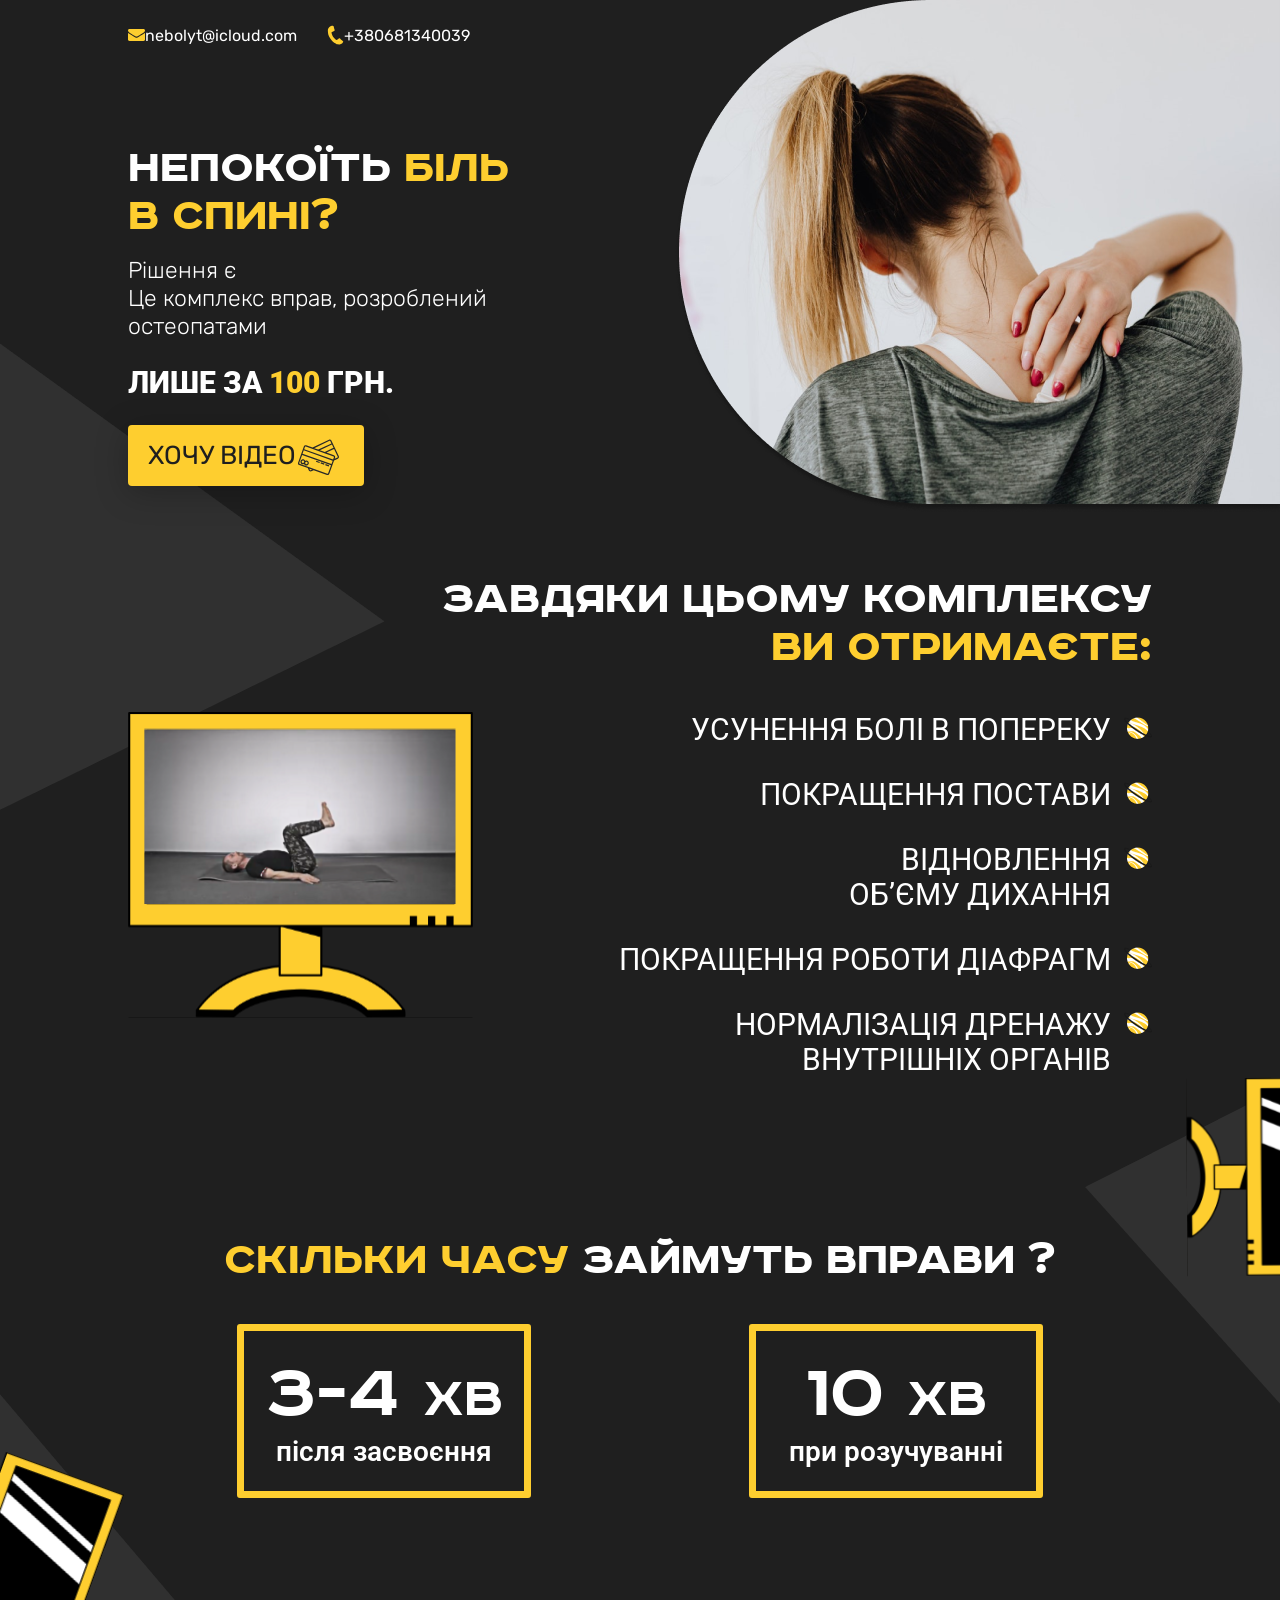
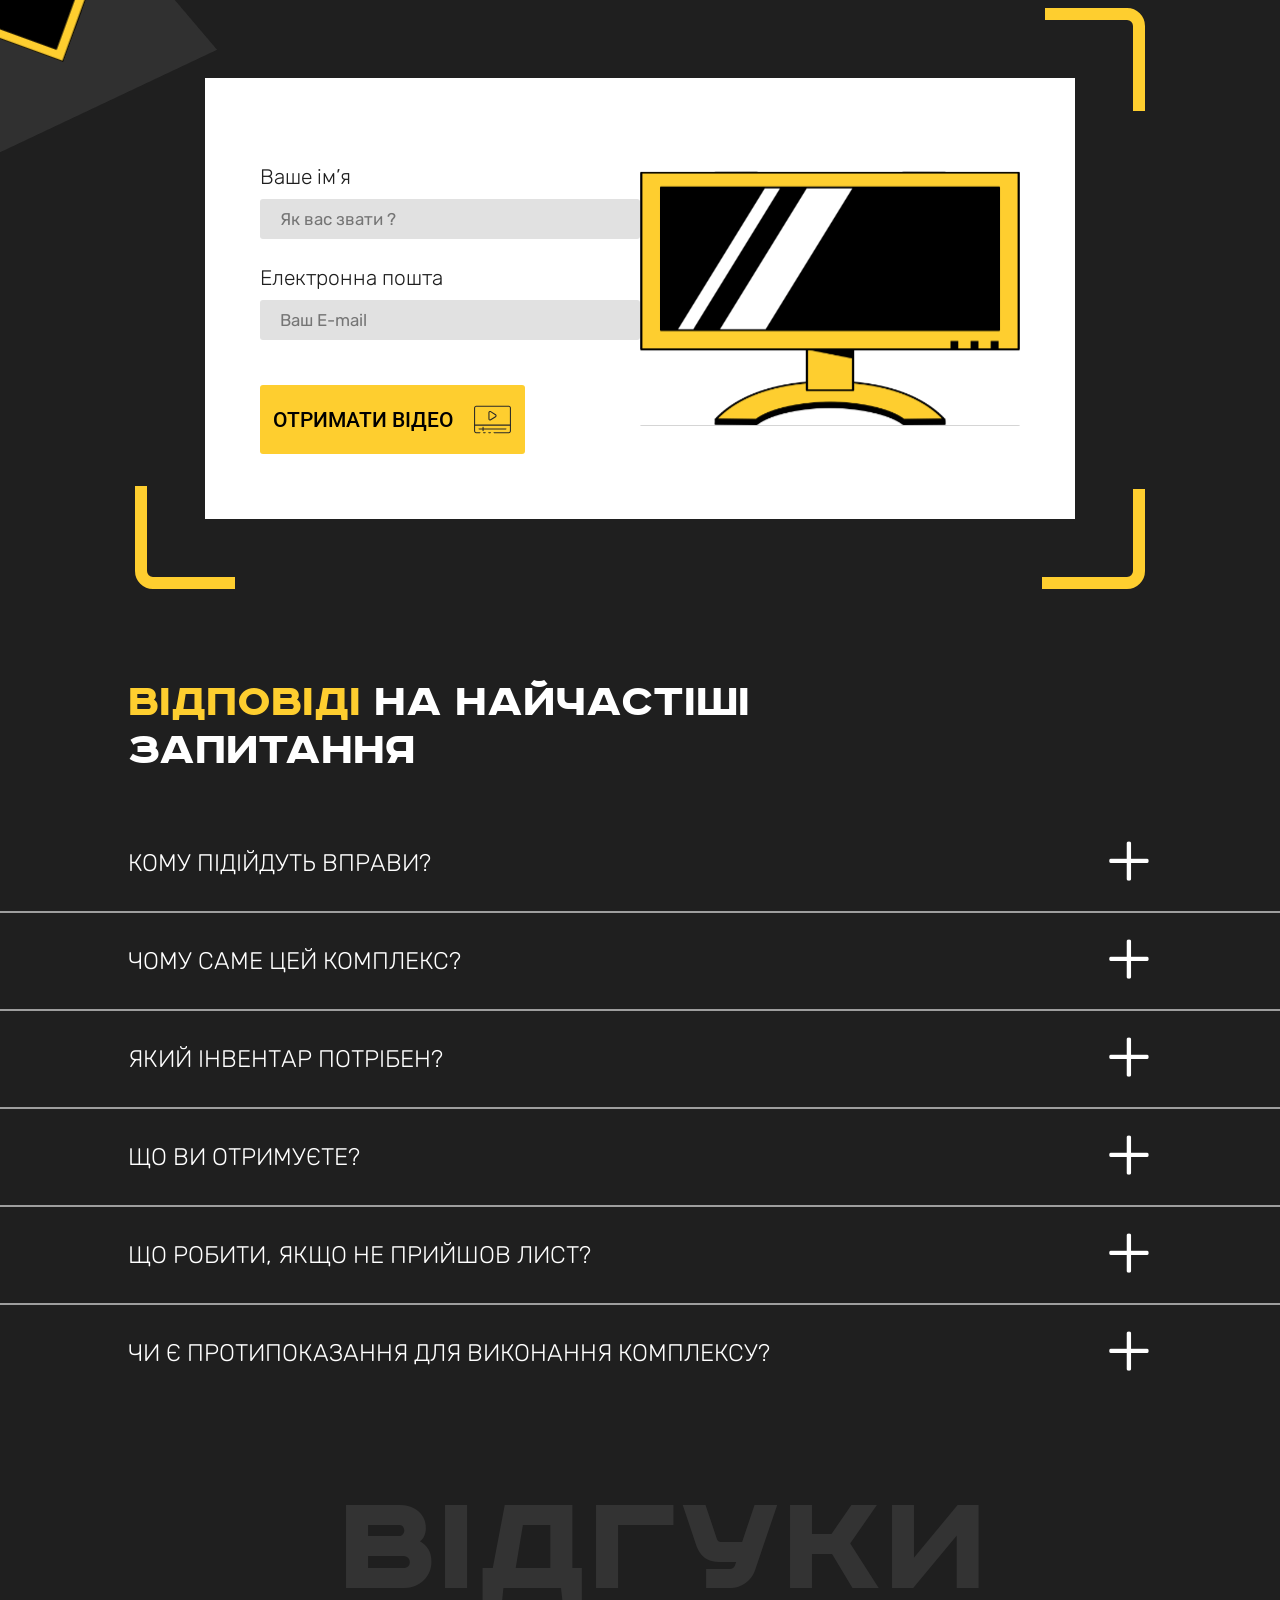
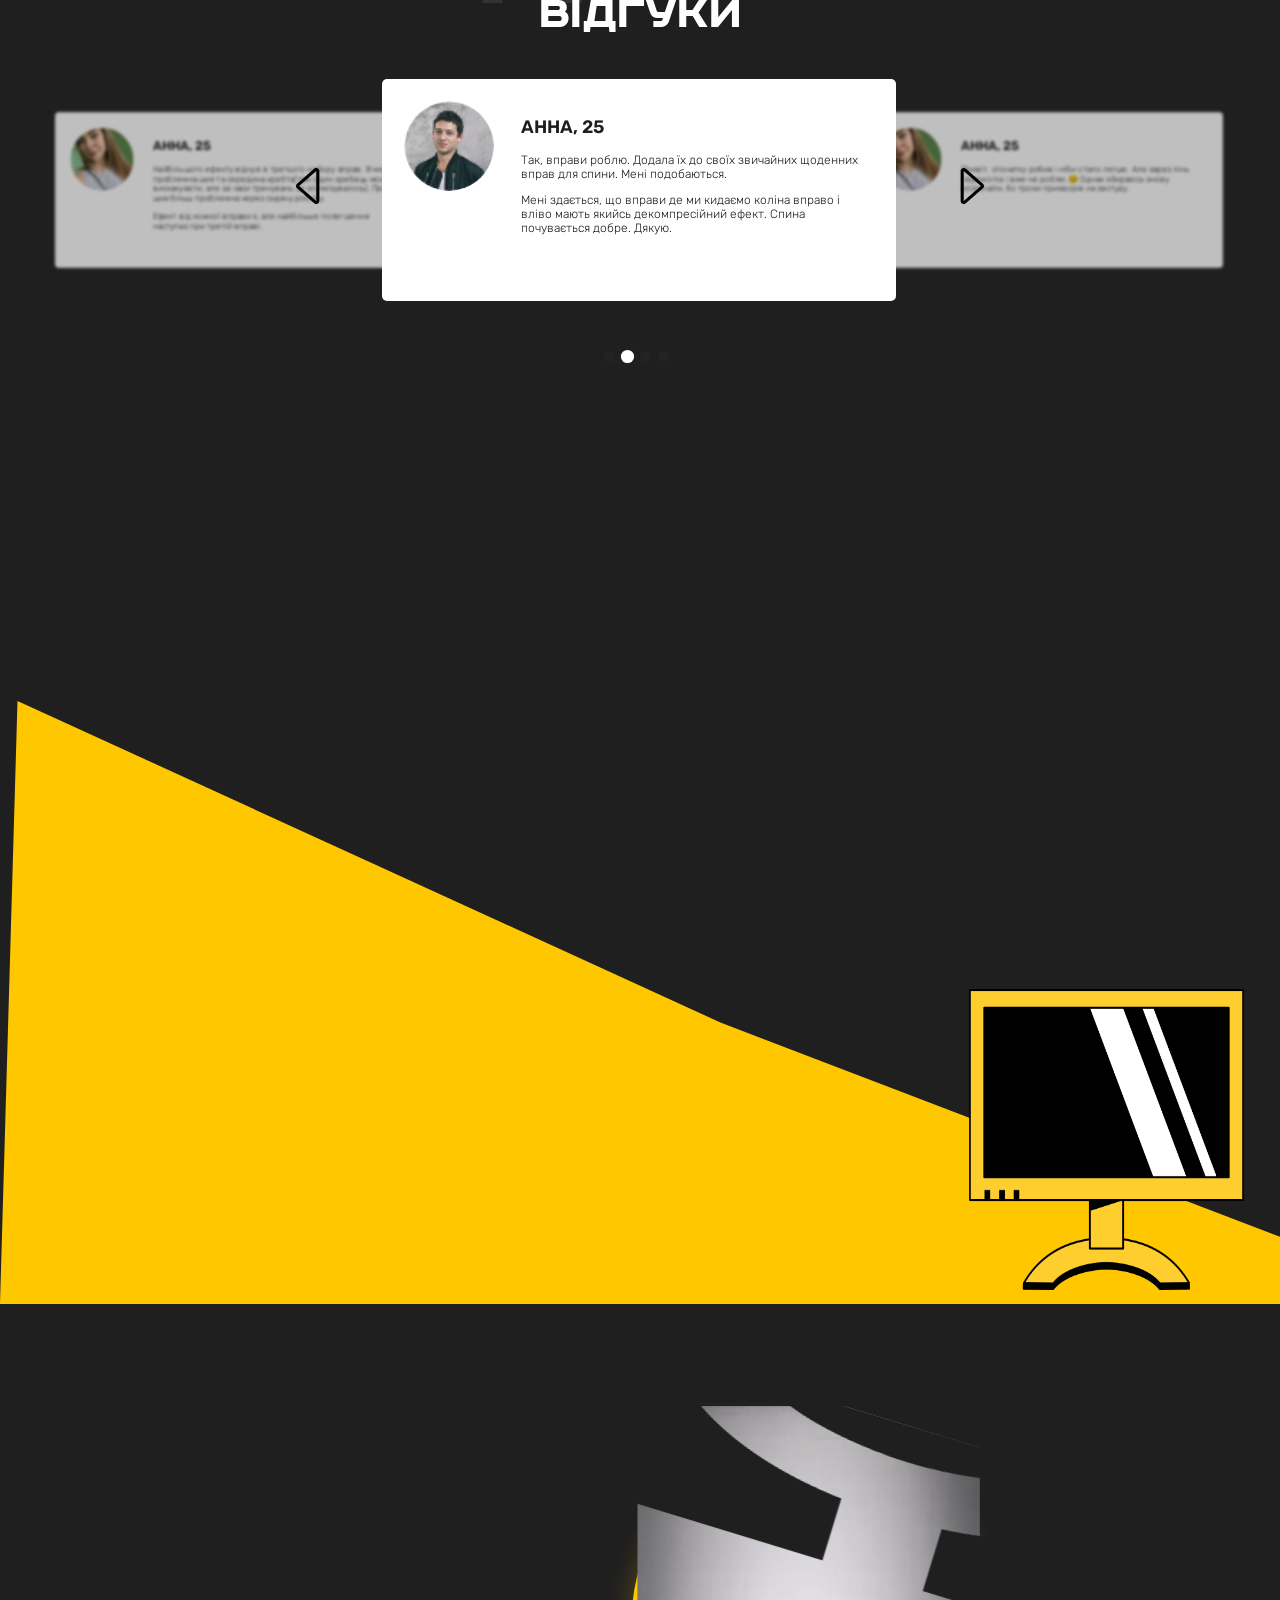
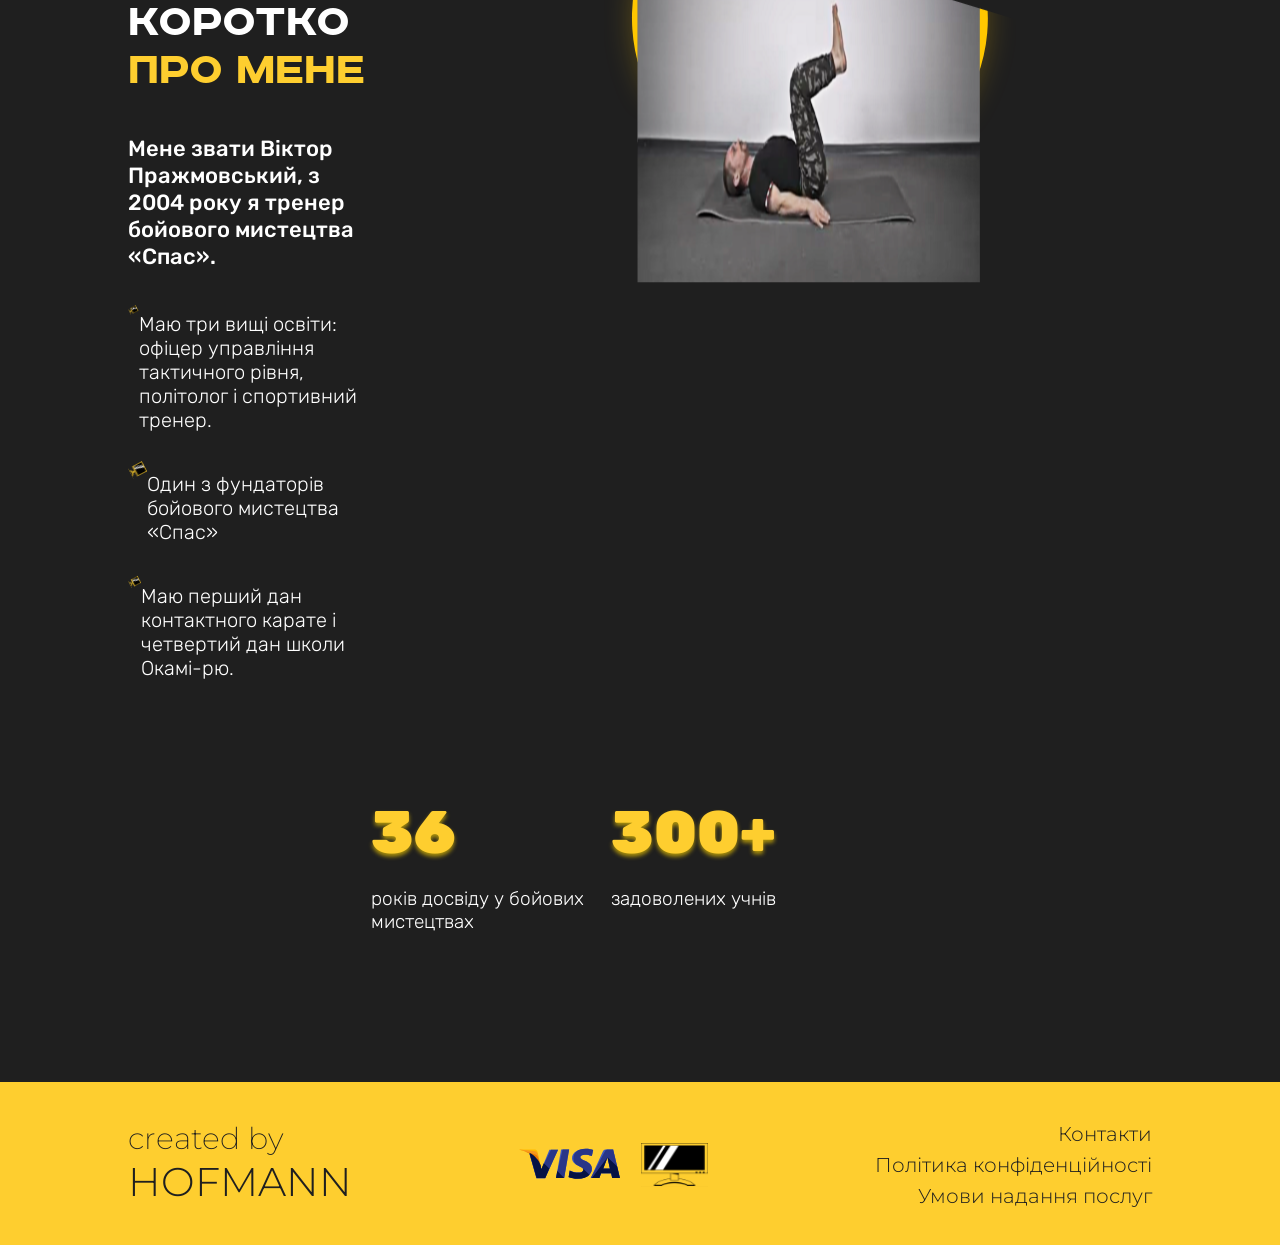
==== commit 6bfb3563: "d" ====
--- a/index.html
+++ b/index.html
@@ -17,8 +17,8 @@
        <div class="container">
         <nav>
             <ul>
-                <li ><img src="assets/img/mail.svg" alt=""><a href="mailto:nebolyt@icloud.com">nebolyt@icloud.com</a></li>
-                <li> <img src="assets/img/phone3.svg" alt=""><a href="tel:++380681340039">+380681340039</a></li>
+                <li ><img class="svg" src="assets/img/mail.svg" alt=""><a href="mailto:nebolyt@icloud.com">nebolyt@icloud.com</a></li>
+                <li> <img class="svg" src="assets/img/phone3.svg" alt=""><a href="tel:++380681340039">+380681340039</a></li>
             </ul>
         </nav>
     </div>
@@ -31,14 +31,14 @@
             </p>
             <h2>ЛИШЕ за <span class="text-yellow">100</span> грн.</h2>
             <a href="#main-form">
-                <button>ХОЧУ ВІДЕО <img src="assets/img/credit.svg" alt=""></button>
+                <button>ХОЧУ ВІДЕО <img class="svg" src="assets/img/credit.svg" alt=""></button>
             </a>
                 </div>
             </div>
-            <img id="triangle1" src="assets/img/triangle1.png" alt="">
+            <img  id="triangle1" src="assets/img/triangle1.png" alt="">
         </section>
        
-        <img class="header-img" src="assets/img/header-img.png" alt="">
+        <img  class="header-img" src="assets/img/header-img.png" alt="">
     </header>
     <main>
         <section class="you-get">
@@ -46,7 +46,7 @@
                 <h1>Завдяки цьому комплексу
                     <span class="text-yellow">ви отримаєте:</span></h1>
                 <div class="wrapper">
-                    <img src="assets/img/tv.svg" alt="">
+                    <img class="svg" src="assets/img/tv.svg" alt="">
                 <div class="text-block">
                     <p>Усунення болі в попереку</p>
                     <p>Покращення постави</p>
@@ -72,12 +72,12 @@
                 </div>
             </div>
             <div class="parallax-group1">
-                <img id="clock1" src="assets/img/clock1.svg" alt="">
-                <img id="triangle2" src="assets/img/triangle2.png" alt="">
+                <img class="svg" id="clock1" src="/assets/img/clock1.svg" alt="">
+                <img  id="triangle2" src="assets/img/triangle2.png" alt="">
             </div>
             <div class="parallax-group2">
-                <img id="triangle3" src="assets/img/triangle3.png" alt="">
-                <img id="clock2" src="assets/img/clock2.svg" alt="">
+                <img  id="triangle3" src="assets/img/triangle3.png" alt="">
+                <img class="svg" id="clock2" src="assets/img/clock2.svg" alt="">
                 
             </div>
         </section>
@@ -99,10 +99,10 @@
                     </div>
                     <button >отримати відео <img src="assets/img/player.svg" alt=""></button>
                 </form>
-                <img id="left-btm-corner" src="assets/img/left-btm-corner.svg" alt="">
-                <img id="right-btm-corner" src="assets/img/right-btm-corner.svg" alt="">
-                <img id="right-top-corner" src="assets/img/right-top-corner.svg" alt="">
-                <img class="form-img" src="assets/img/form-img.svg" alt="">
+                <img class="svg" id="left-btm-corner" src="assets/img/left-btm-corner.svg" alt="">
+                <img class="svg" id="right-btm-corner" src="assets/img/right-btm-corner.svg" alt="">
+                <img class="svg" id="right-top-corner" src="assets/img/right-top-corner.svg" alt="">
+                <img  class="svg form-img" src="assets/img/form-img.svg" alt="">
                </div>
             </div>
             <div class="special-propose_wrapper">
@@ -127,7 +127,7 @@
                             Дихальна система
                             </p>
                     </div>
-                    <img src="assets/img/gift.svg" alt="">
+                    <img class="svg" src="assets/img/gift.svg" alt="">
                     <button>Ні, дякую</button>
                 </div>
             </div>
@@ -229,7 +229,7 @@
             </div>
             <div class="comments-slider" data-pos="0">
                     <div class="comment">
-                        <img src="assets/img/user1.png" alt="">
+                        <img  src="assets/img/user1.png" alt="">
                         <div class="text-block">
                             <h2>Анна, 25</h2>
                             <p>
@@ -286,7 +286,7 @@
            </div>
                 
                 
-                <img class="comment-back" src="assets/img/comment-back.svg" alt="">
+                <img class="svg" class="comment-back" src="assets/img/comment-back.svg" alt="">
         
         </section>
         <section class="about">
@@ -296,17 +296,17 @@
                 <h3>Мене звати Віктор Пражмовський, з 2004 року я тренер бойового мистецтва «Спас».</h3>
 
                 <div class="text-block">
-                   <img src="assets/img/cursor.svg" alt=""> <p>Маю три вищі освіти: офіцер управління тактичного рівня, політолог і спортивний тренер. </p>
+                   <img class="svg" src="assets/img/cursor.svg" alt=""> <p>Маю три вищі освіти: офіцер управління тактичного рівня, політолог і спортивний тренер. </p>
                 </div>
                 <div class="text-block">
-                    <img src="assets/img/cursor.svg" alt=""> <p>Один з фундаторів бойового мистецтва «Спас»</p>
+                    <img class="svg" src="assets/img/cursor.svg" alt=""> <p>Один з фундаторів бойового мистецтва «Спас»</p>
                 </div>
                 <div class="text-block">
-                    <img src="assets/img/cursor.svg" alt=""> <p>Маю перший дан контактного карате і четвертий дан школи Окамі-рю.</p>
+                    <img class="svg" src="assets/img/cursor.svg" alt=""> <p>Маю перший дан контактного карате і четвертий дан школи Окамі-рю.</p>
                 </div>
             </div>
                 <div class="img-block">
-                    <img class="owner" src="assets/img/owner.svg" alt="">
+                    <img class="svg" class="owner" src="assets/img/owner.svg" alt="">
                     <div class="numbers">
                         <div class="num-block">
                             <h1>36</h1>
@@ -329,7 +329,7 @@
                 <p>created by </p>
                 <h1>HOFMANN</h1>
             </div>
-            <img src="assets/img/cards.svg" alt="">
+            <img class="svg" src="assets/img/cards.svg" alt="">
             <div class="footer-nav">
                     <a href="#">Контакти</a>
                     <a href="#">Політика конфіденційності</a>
@@ -342,5 +342,6 @@
   integrity="sha256-9/aliU8dGd2tb6OSsuzixeV4y/faTqgFtohetphbbj0="
   crossorigin="anonymous"></script>
     <script src="assets/js/main.js"></script>
+    <script src="assets/js/svg.js"></script>
 </body>
 </html>
--- a/assets/css/style.css
+++ b/assets/css/style.css
@@ -948,4 +948,8 @@
 header a:hover {
   color: #FECE2F;
 }
+
+.comments .comments-slider .comment img {
+  width: 90px;
+}
 /*# sourceMappingURL=style.css.map */
--- a/assets/css/media.css
+++ b/assets/css/media.css
@@ -198,6 +198,9 @@
 }
 
 @media (max-width: 576px) {
+  .comments .comments-slider .comment img {
+    width: 60px;
+  }
   .special-propose_wrapper .special-propose {
     width: 300px;
   }
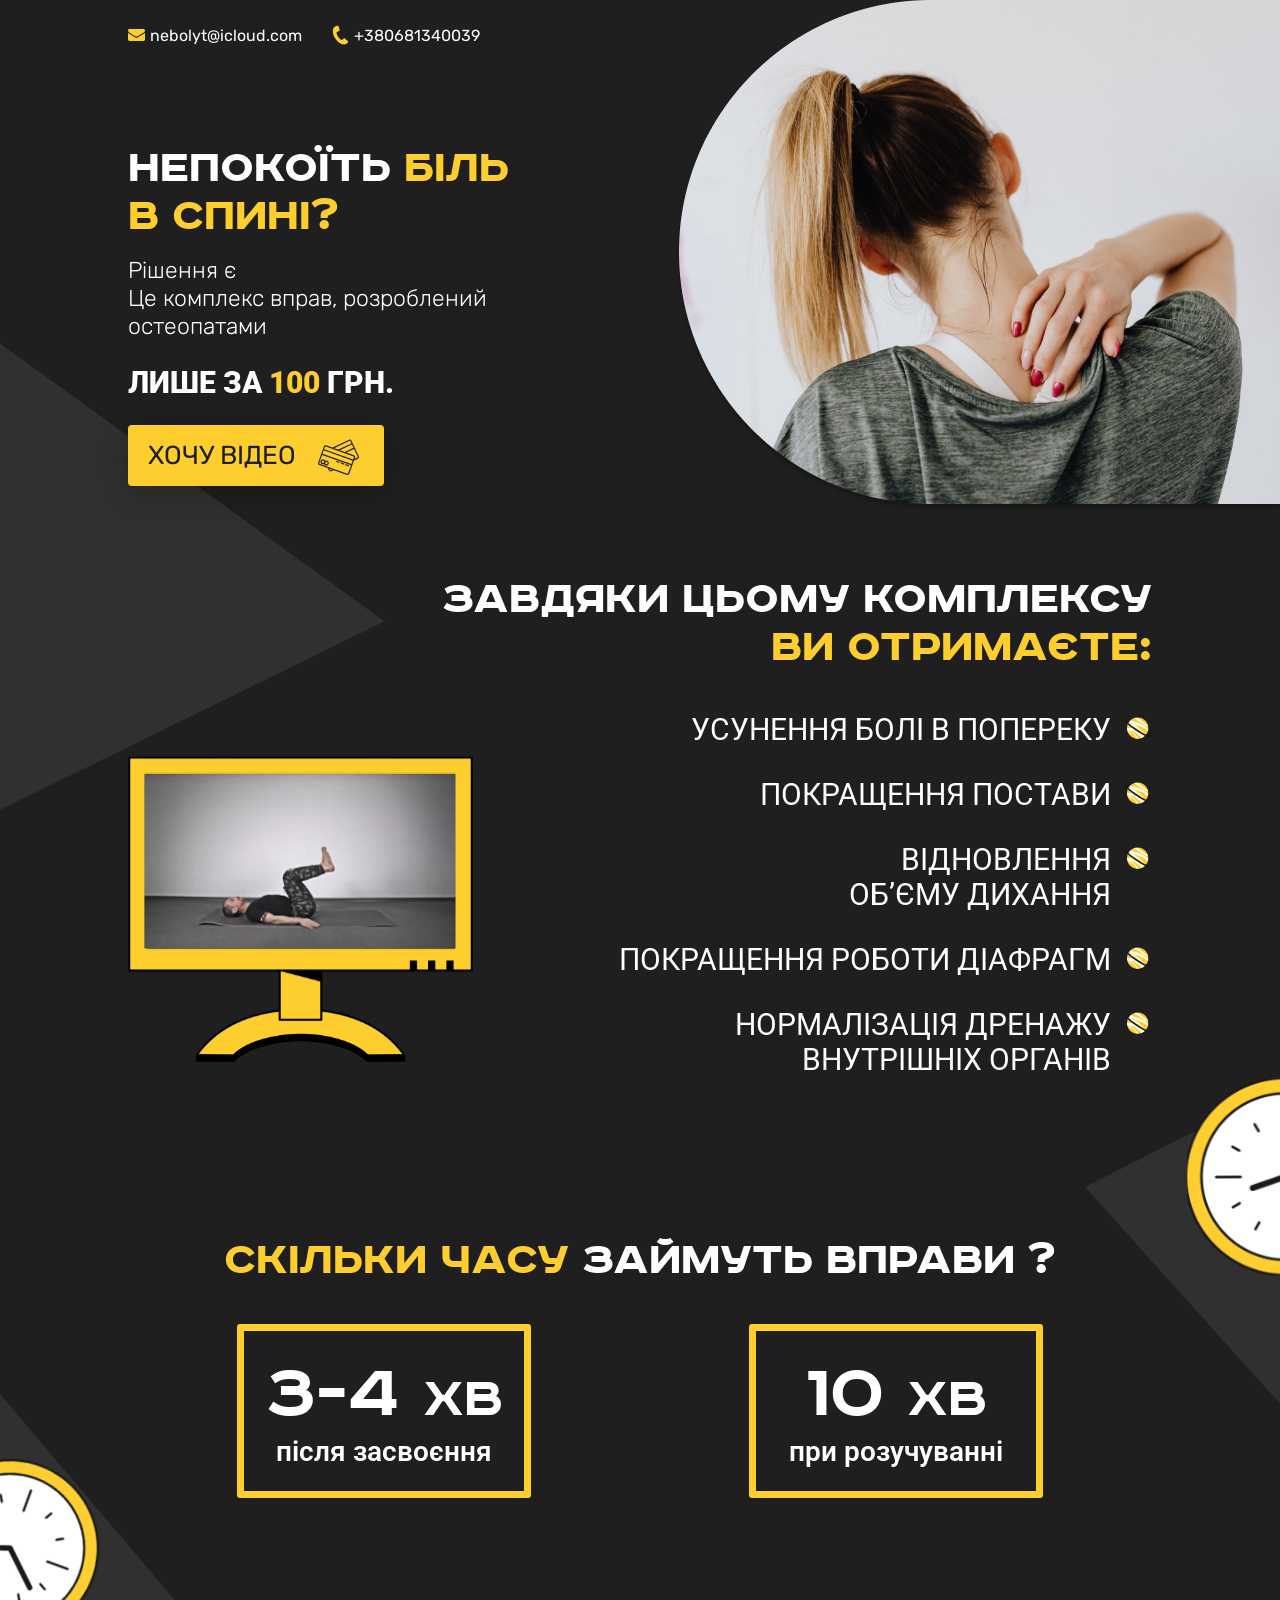
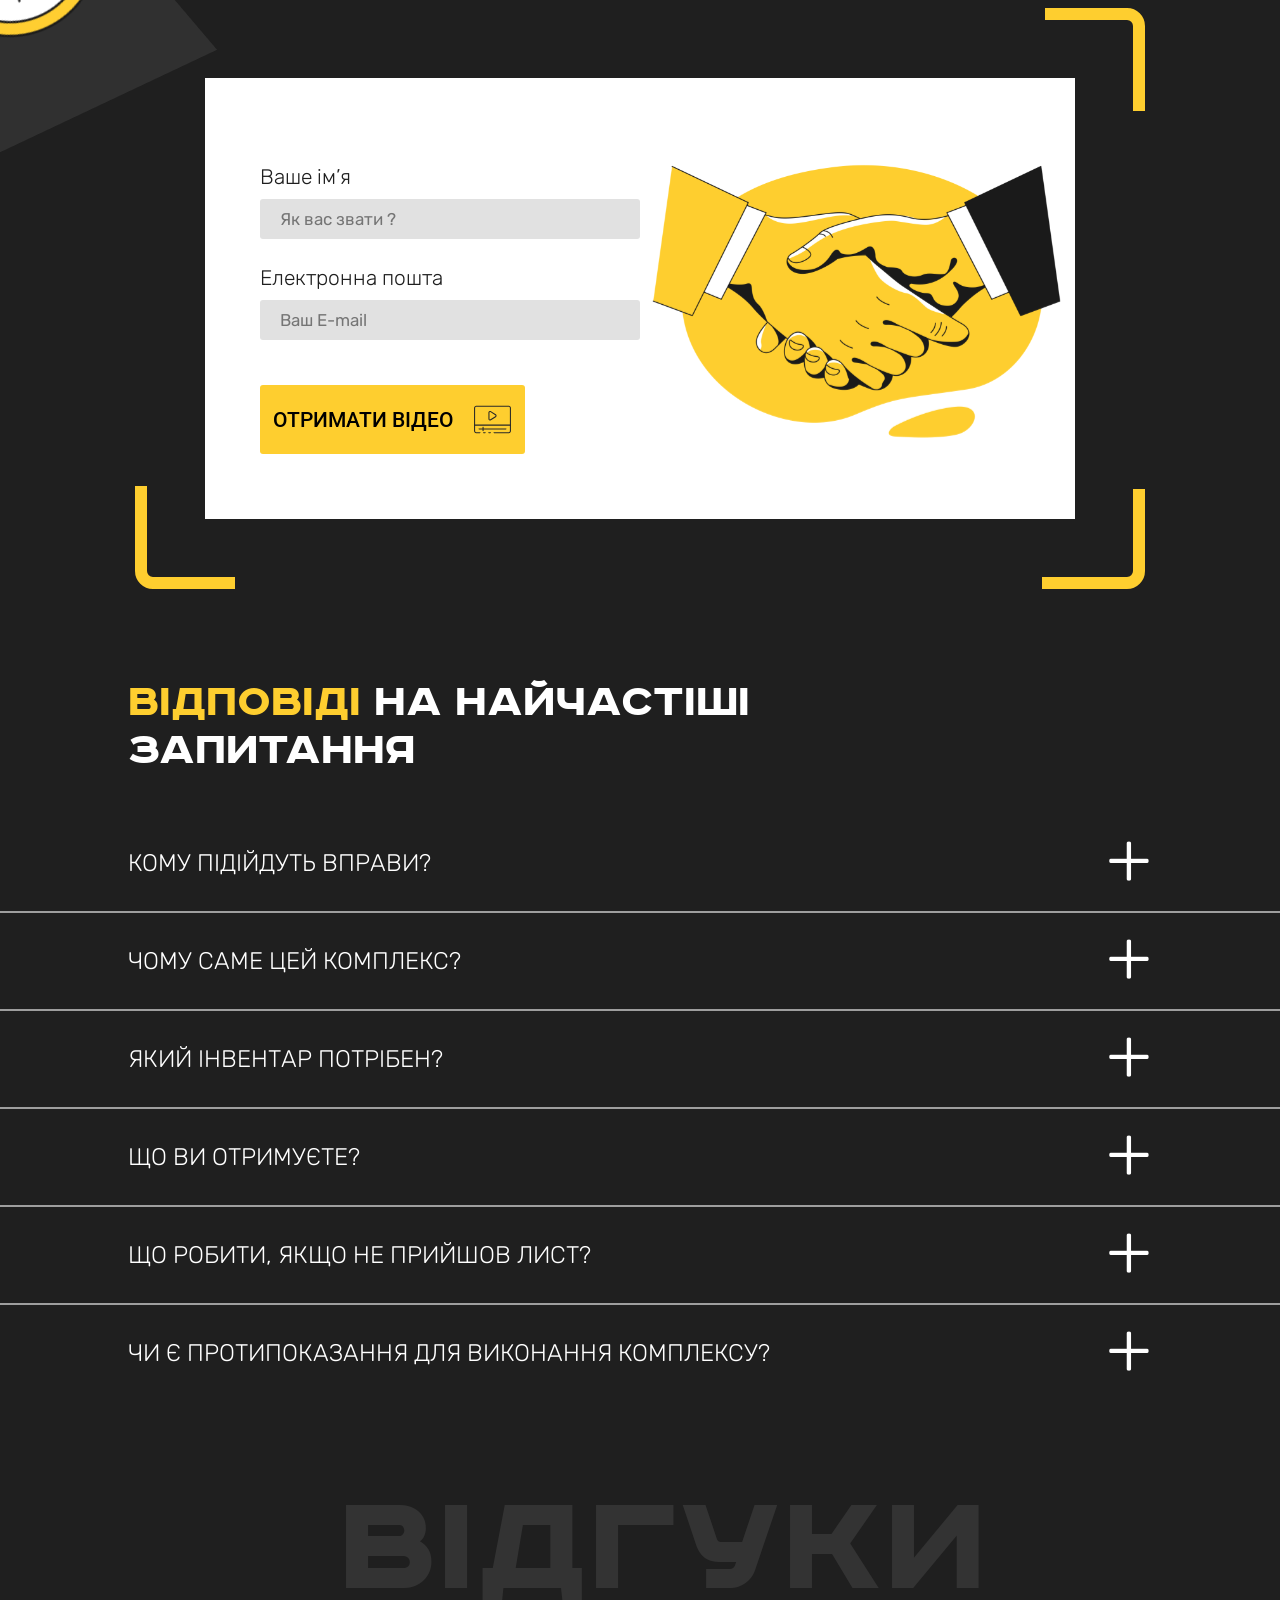
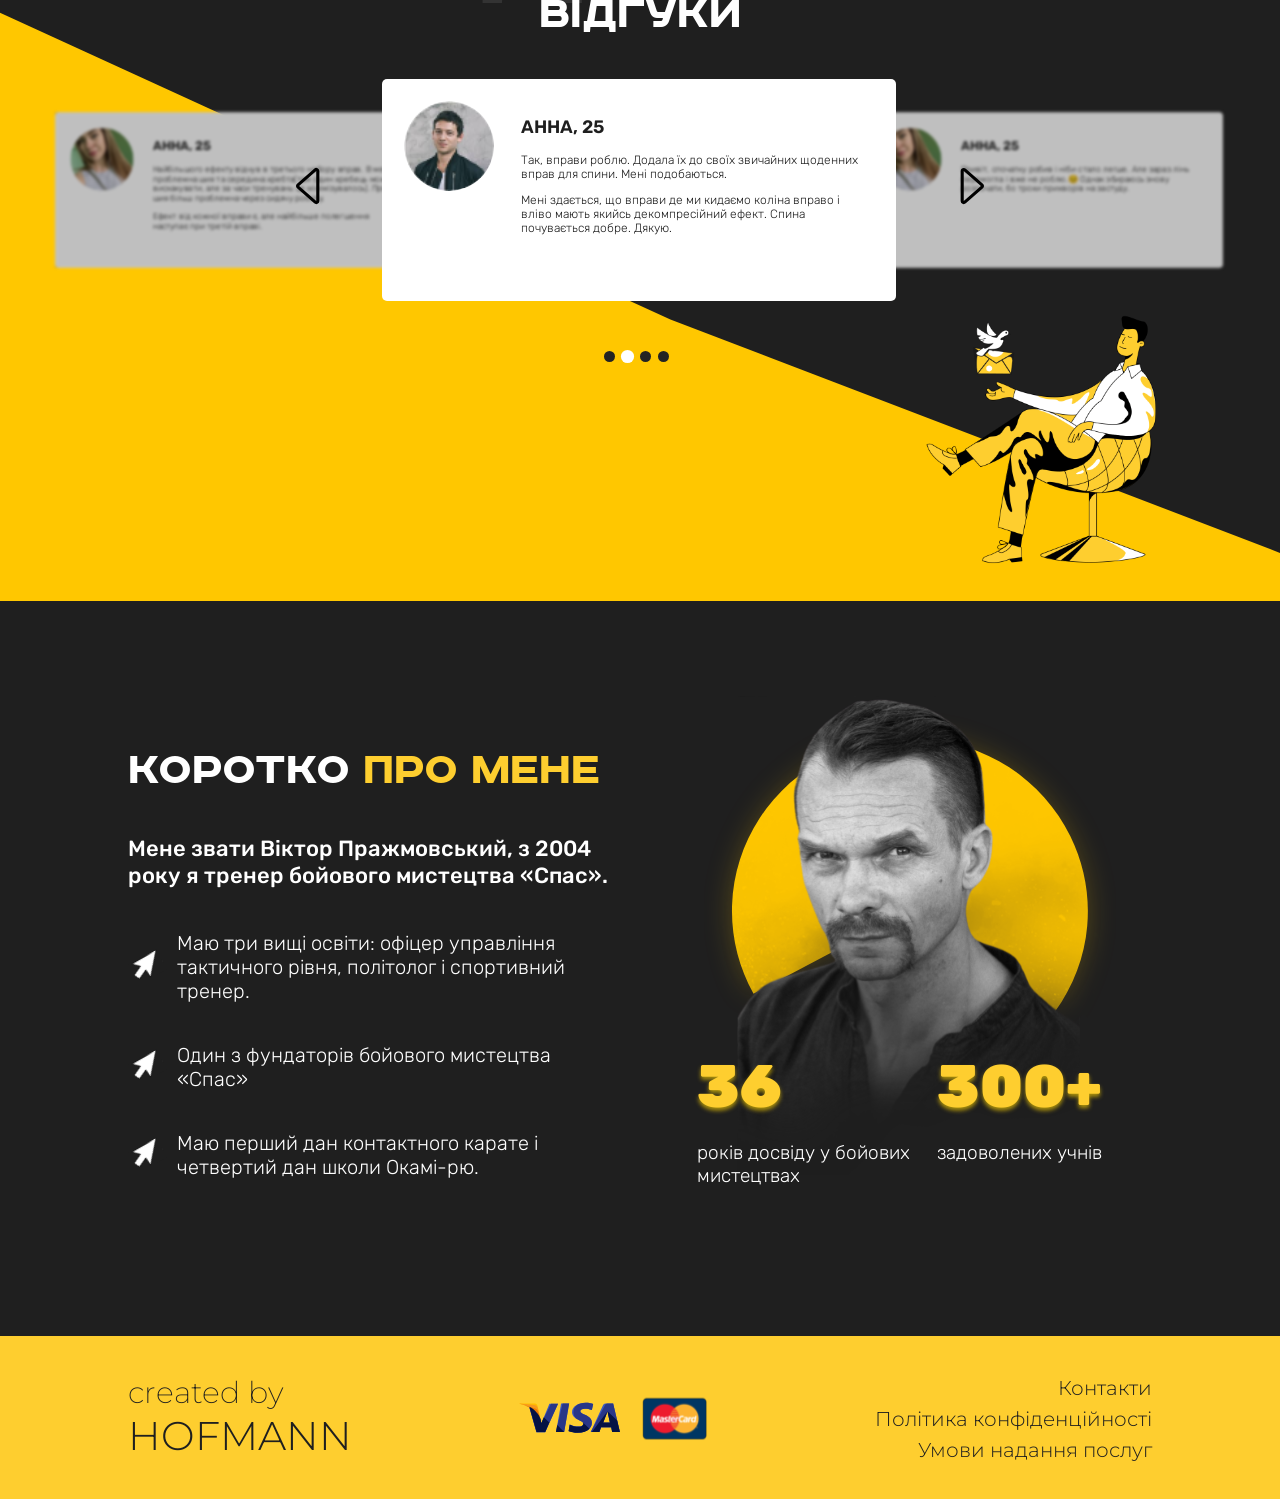
==== commit 22be8c81: "d" ====
--- a/index.html
+++ b/index.html
@@ -17,8 +17,8 @@
        <div class="container">
         <nav>
             <ul>
-                <li ><img class="svg" src="assets/img/mail.svg" alt=""><a href="mailto:nebolyt@icloud.com">nebolyt@icloud.com</a></li>
-                <li> <img class="svg" src="assets/img/phone3.svg" alt=""><a href="tel:++380681340039">+380681340039</a></li>
+                <li ><img  src="assets/img/mail.svg" alt=""><a href="mailto:nebolyt@icloud.com">nebolyt@icloud.com</a></li>
+                <li> <img  src="assets/img/phone3.svg" alt=""><a href="tel:++380681340039">+380681340039</a></li>
             </ul>
         </nav>
     </div>
@@ -31,7 +31,7 @@
             </p>
             <h2>ЛИШЕ за <span class="text-yellow">100</span> грн.</h2>
             <a href="#main-form">
-                <button>ХОЧУ ВІДЕО <img class="svg" src="assets/img/credit.svg" alt=""></button>
+                <button>ХОЧУ ВІДЕО <img  src="assets/img/credit.svg" alt=""></button>
             </a>
                 </div>
             </div>
@@ -46,7 +46,7 @@
                 <h1>Завдяки цьому комплексу
                     <span class="text-yellow">ви отримаєте:</span></h1>
                 <div class="wrapper">
-                    <img class="svg" src="assets/img/tv.svg" alt="">
+                    <img  src="assets/img/tv.svg" alt="">
                 <div class="text-block">
                     <p>Усунення болі в попереку</p>
                     <p>Покращення постави</p>
@@ -72,12 +72,12 @@
                 </div>
             </div>
             <div class="parallax-group1">
-                <img class="svg" id="clock1" src="/assets/img/clock1.svg" alt="">
+                <img  id="clock1" src="/assets/img/clock1.svg" alt="">
                 <img  id="triangle2" src="assets/img/triangle2.png" alt="">
             </div>
             <div class="parallax-group2">
                 <img  id="triangle3" src="assets/img/triangle3.png" alt="">
-                <img class="svg" id="clock2" src="assets/img/clock2.svg" alt="">
+                <img  id="clock2" src="assets/img/clock2.svg" alt="">
                 
             </div>
         </section>
@@ -99,10 +99,10 @@
                     </div>
                     <button >отримати відео <img src="assets/img/player.svg" alt=""></button>
                 </form>
-                <img class="svg" id="left-btm-corner" src="assets/img/left-btm-corner.svg" alt="">
-                <img class="svg" id="right-btm-corner" src="assets/img/right-btm-corner.svg" alt="">
-                <img class="svg" id="right-top-corner" src="assets/img/right-top-corner.svg" alt="">
-                <img  class="svg form-img" src="assets/img/form-img.svg" alt="">
+                <img  id="left-btm-corner" src="assets/img/left-btm-corner.svg" alt="">
+                <img  id="right-btm-corner" src="assets/img/right-btm-corner.svg" alt="">
+                <img  id="right-top-corner" src="assets/img/right-top-corner.svg" alt="">
+                <img  class="form-img" src="assets/img/form-img.svg" alt="">
                </div>
             </div>
             <div class="special-propose_wrapper">
@@ -127,7 +127,7 @@
                             Дихальна система
                             </p>
                     </div>
-                    <img class="svg" src="assets/img/gift.svg" alt="">
+                    <img  src="assets/img/gift.svg" alt="">
                     <button>Ні, дякую</button>
                 </div>
             </div>
@@ -286,7 +286,7 @@
            </div>
                 
                 
-                <img class="svg" class="comment-back" src="assets/img/comment-back.svg" alt="">
+                <img  class="comment-back" src="assets/img/comment-back.svg" alt="">
         
         </section>
         <section class="about">
@@ -296,17 +296,17 @@
                 <h3>Мене звати Віктор Пражмовський, з 2004 року я тренер бойового мистецтва «Спас».</h3>
 
                 <div class="text-block">
-                   <img class="svg" src="assets/img/cursor.svg" alt=""> <p>Маю три вищі освіти: офіцер управління тактичного рівня, політолог і спортивний тренер. </p>
+                   <img  src="assets/img/cursor.svg" alt=""> <p>Маю три вищі освіти: офіцер управління тактичного рівня, політолог і спортивний тренер. </p>
                 </div>
                 <div class="text-block">
-                    <img class="svg" src="assets/img/cursor.svg" alt=""> <p>Один з фундаторів бойового мистецтва «Спас»</p>
+                    <img  src="assets/img/cursor.svg" alt=""> <p>Один з фундаторів бойового мистецтва «Спас»</p>
                 </div>
                 <div class="text-block">
-                    <img class="svg" src="assets/img/cursor.svg" alt=""> <p>Маю перший дан контактного карате і четвертий дан школи Окамі-рю.</p>
+                    <img  src="assets/img/cursor.svg" alt=""> <p>Маю перший дан контактного карате і четвертий дан школи Окамі-рю.</p>
                 </div>
             </div>
                 <div class="img-block">
-                    <img class="svg" class="owner" src="assets/img/owner.svg" alt="">
+                    <img  class="owner" src="assets/img/owner.svg" alt="">
                     <div class="numbers">
                         <div class="num-block">
                             <h1>36</h1>
@@ -329,7 +329,7 @@
                 <p>created by </p>
                 <h1>HOFMANN</h1>
             </div>
-            <img class="svg" src="assets/img/cards.svg" alt="">
+            <img  src="assets/img/cards.svg" alt="">
             <div class="footer-nav">
                     <a href="#">Контакти</a>
                     <a href="#">Політика конфіденційності</a>
@@ -342,6 +342,6 @@
   integrity="sha256-9/aliU8dGd2tb6OSsuzixeV4y/faTqgFtohetphbbj0="
   crossorigin="anonymous"></script>
     <script src="assets/js/main.js"></script>
-    <script src="assets/js/svg.js"></script>
+    
 </body>
 </html>
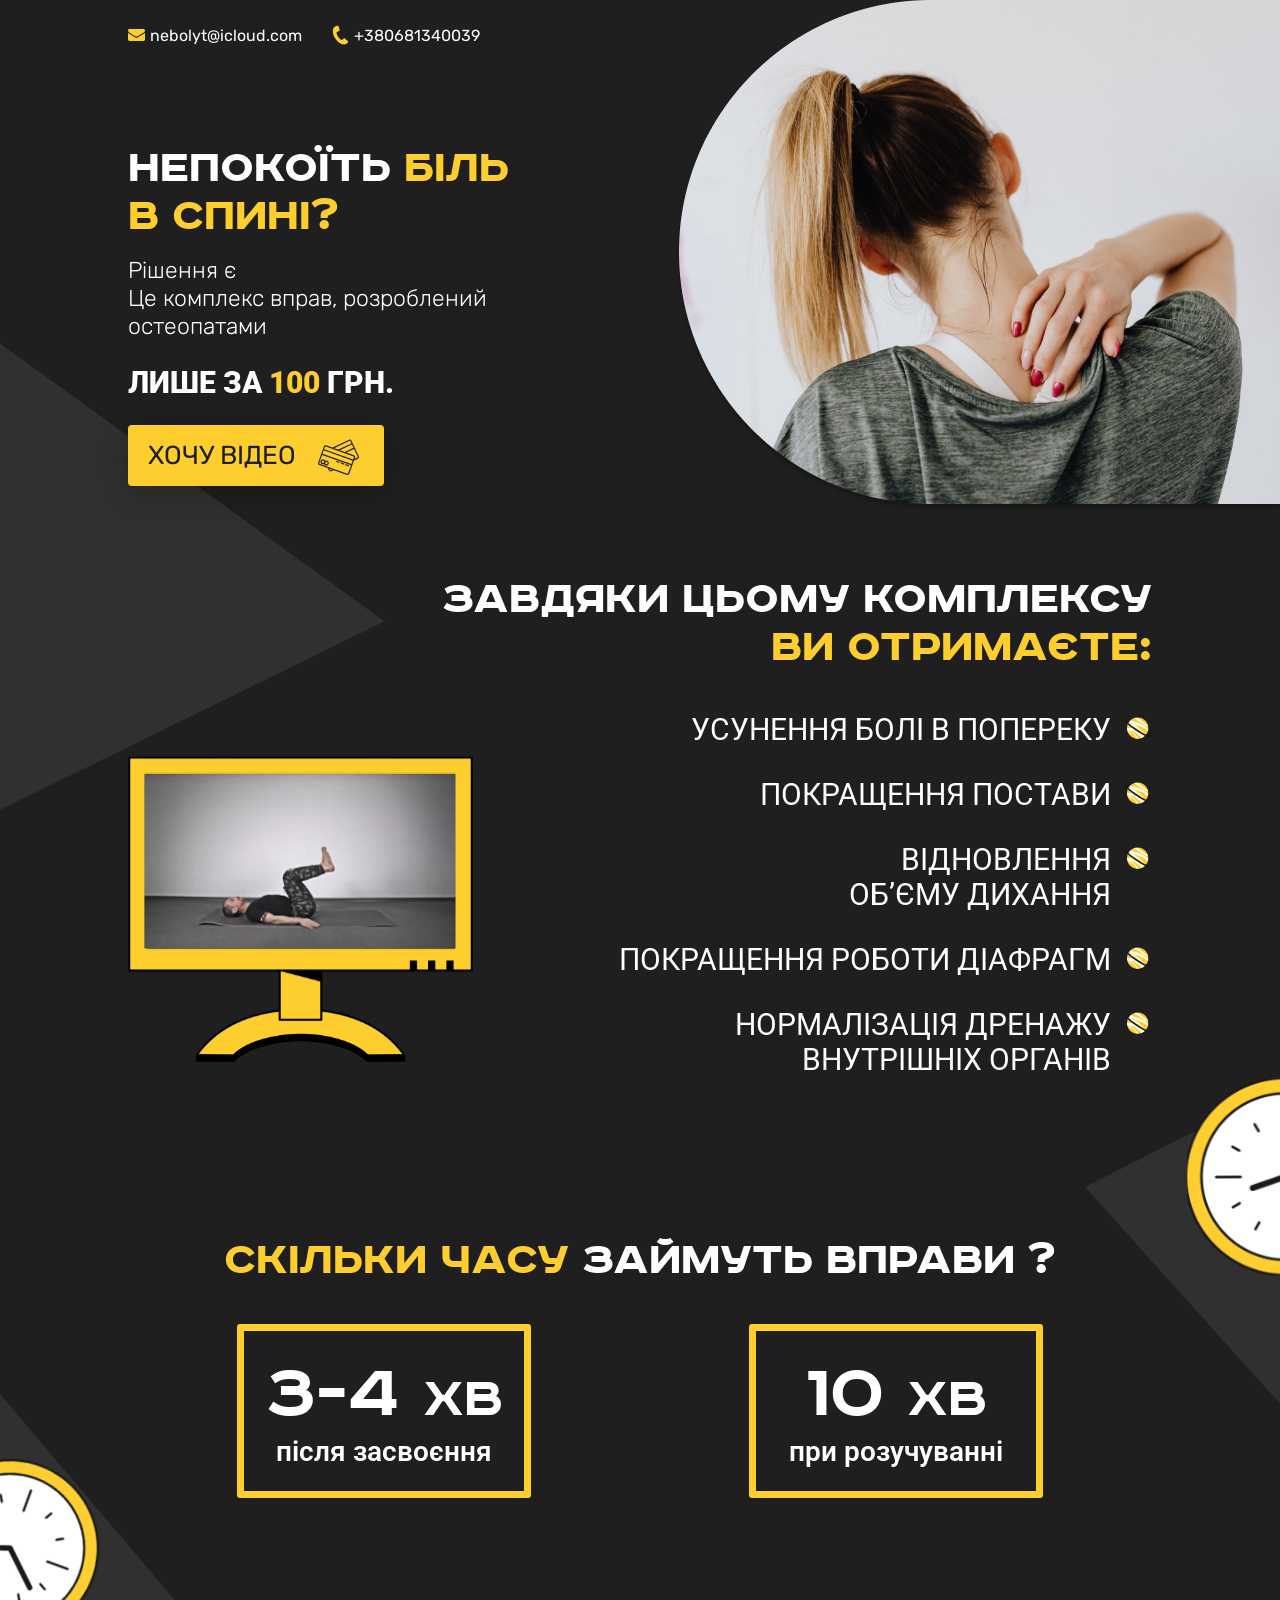
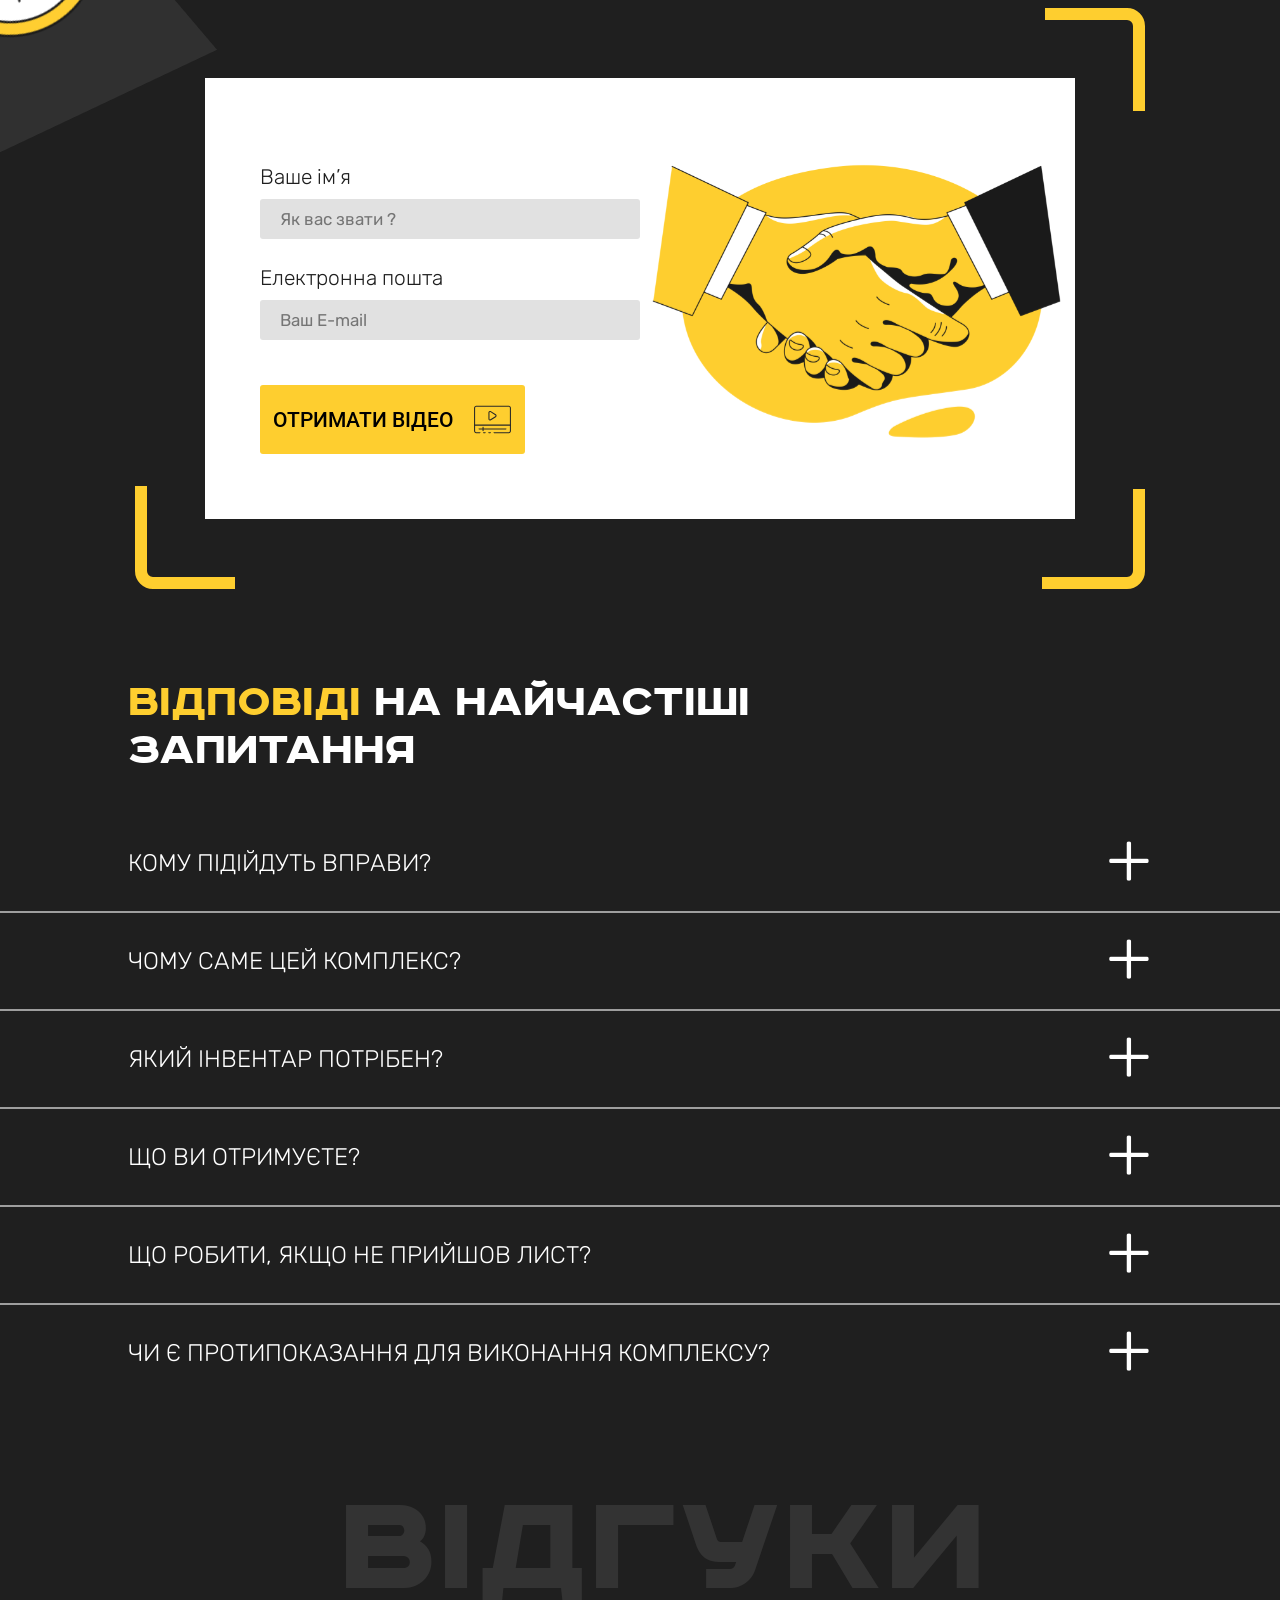
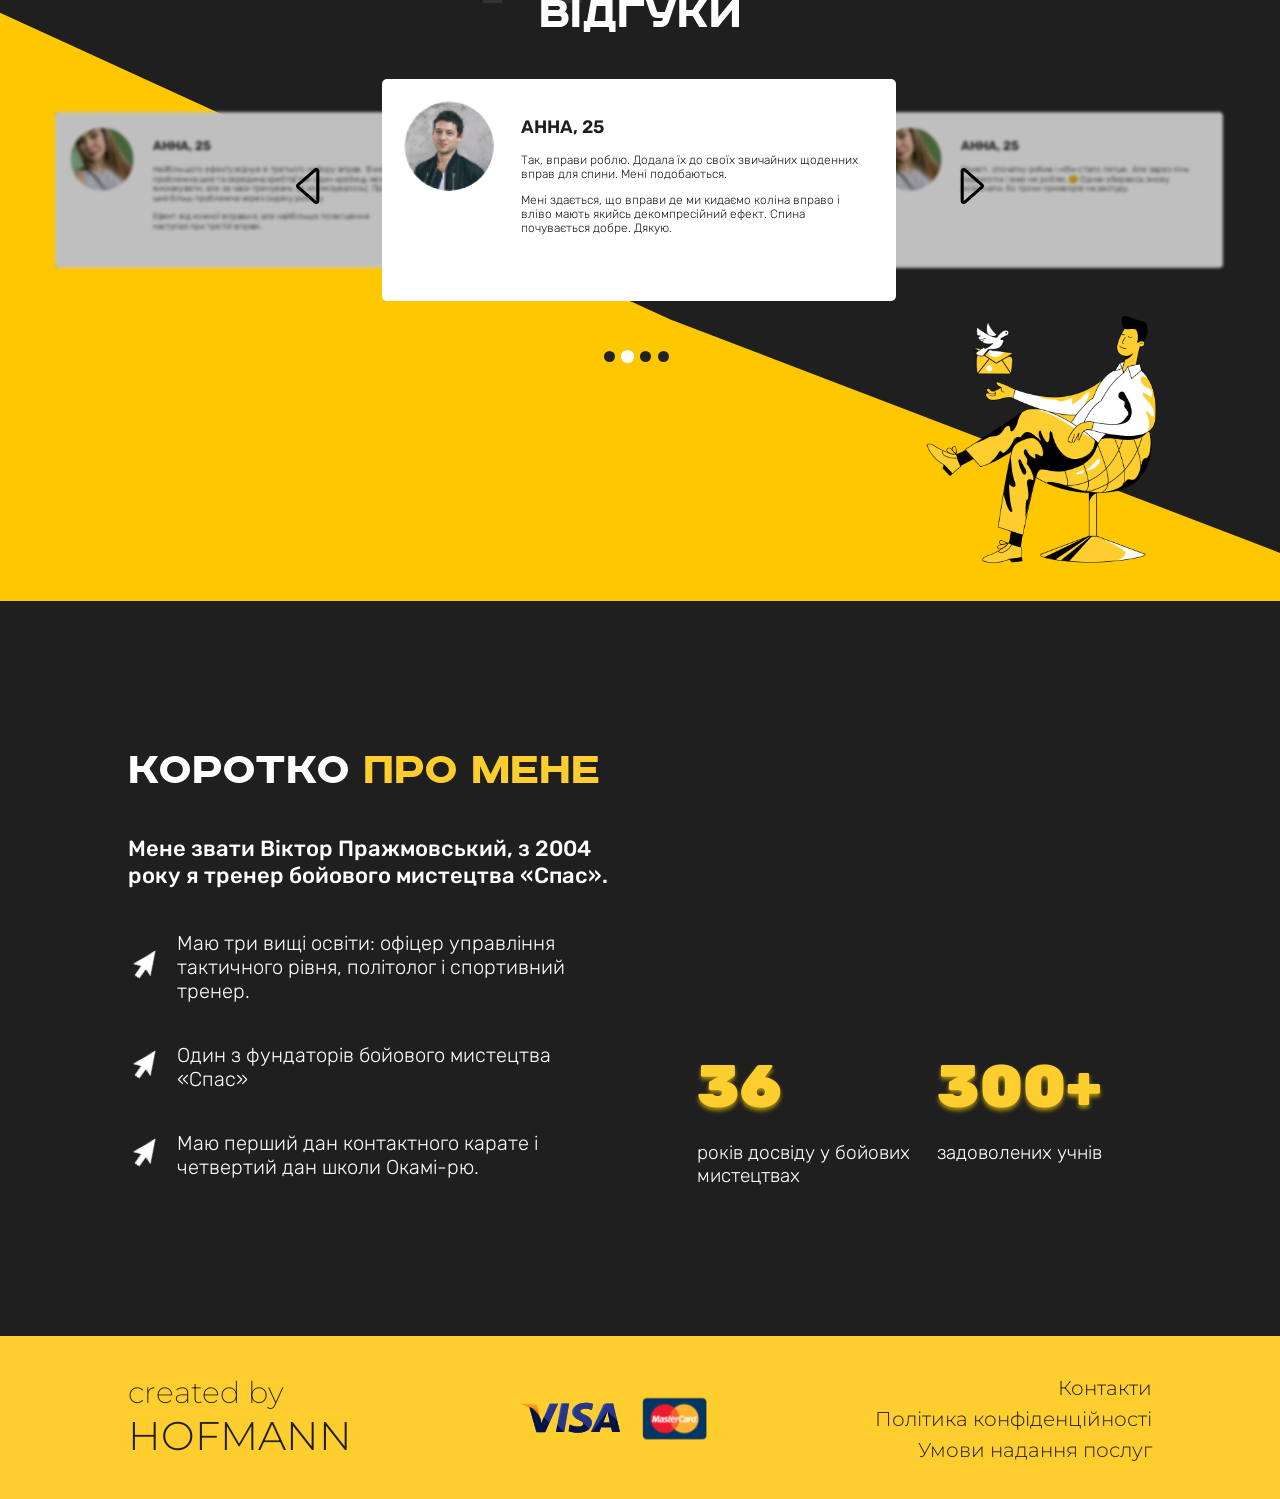
==== commit 4ce7971d: "d" ====
--- a/index.html
+++ b/index.html
@@ -306,7 +306,7 @@
                 </div>
             </div>
                 <div class="img-block">
-                    <img  class="owner" src="assets/img/owner.svg" alt="">
+                    <img  class="owner" src="assets/img/owner1.svg" alt="">
                     <div class="numbers">
                         <div class="num-block">
                             <h1>36</h1>
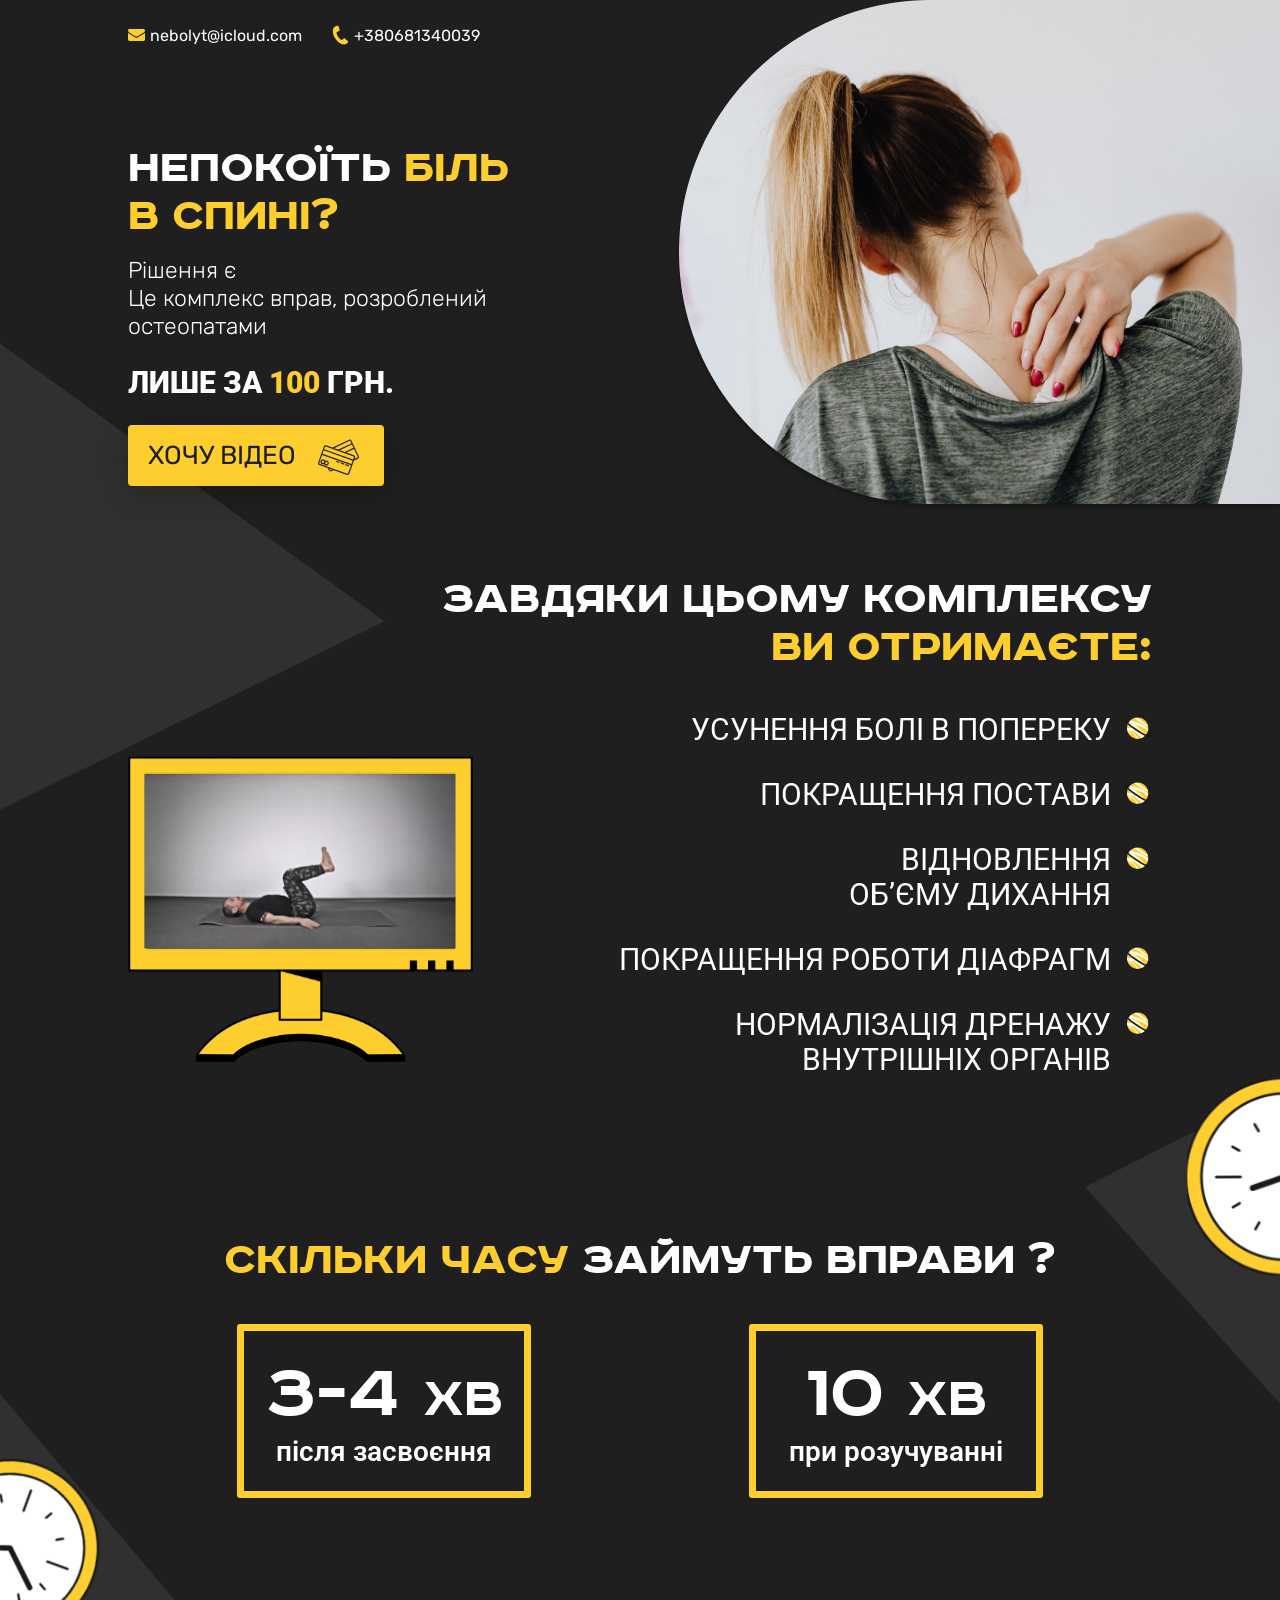
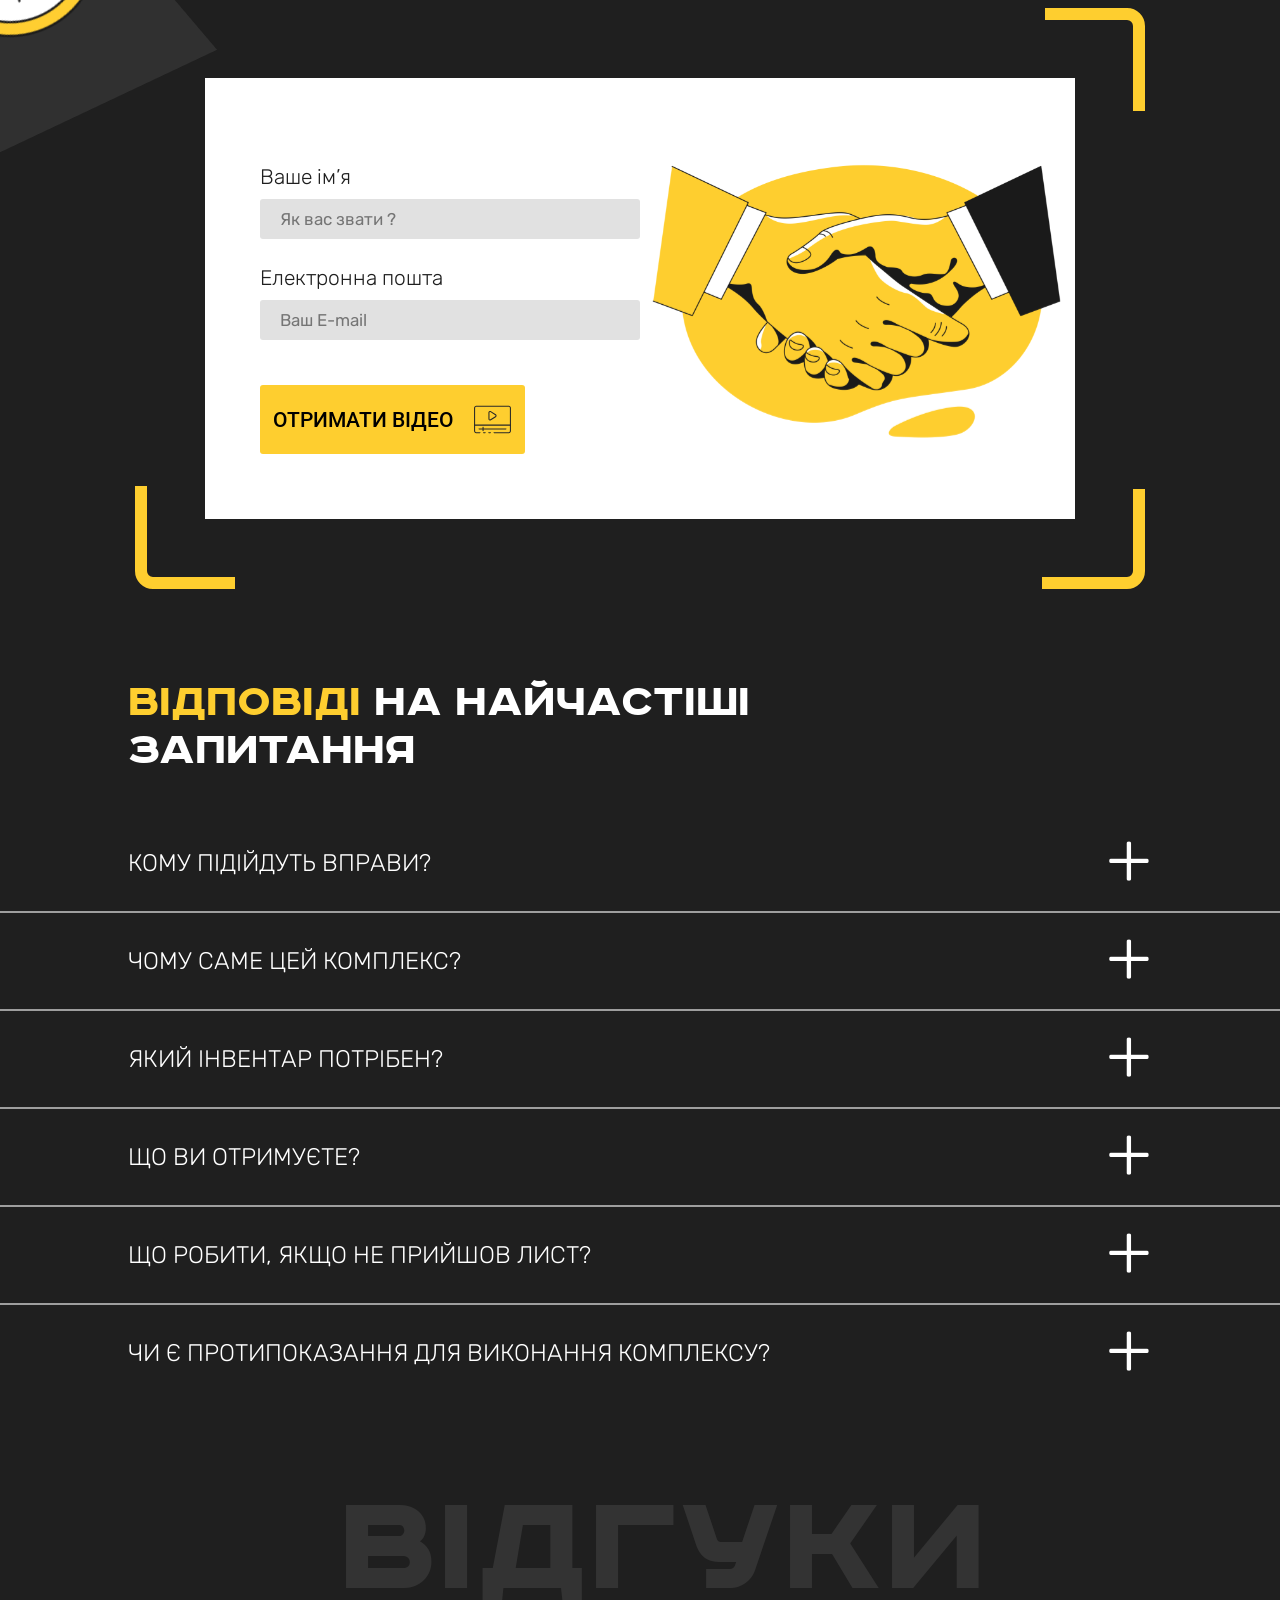
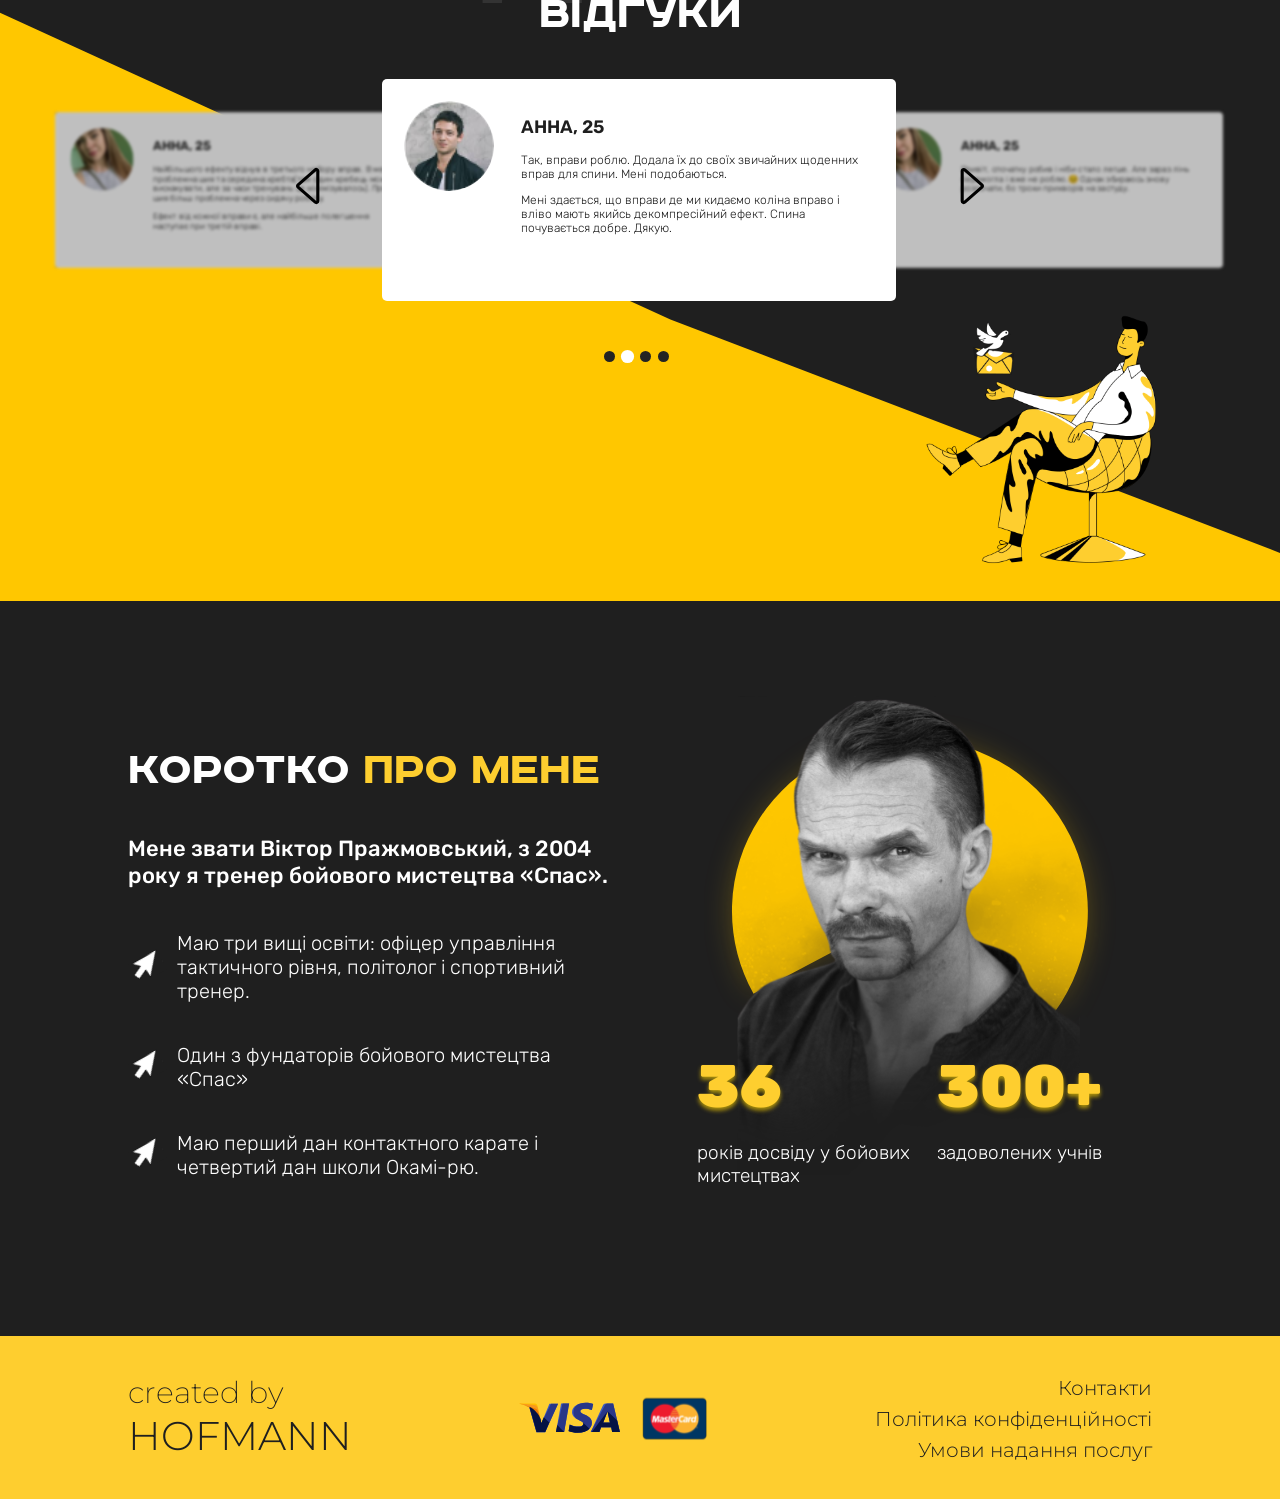
==== commit e7138245: "d" ====
--- a/index.html
+++ b/index.html
@@ -306,7 +306,8 @@
                 </div>
             </div>
                 <div class="img-block">
-                    <img  class="owner" src="assets/img/owner1.svg" alt="">
+                    <object class="owner" type="image/svg+xml" data="assets/img/owner.svg"></object>
+                   <!-- <img  class="owner" src="assets/img/owner.svg" alt=""> -->
                     <div class="numbers">
                         <div class="num-block">
                             <h1>36</h1>
